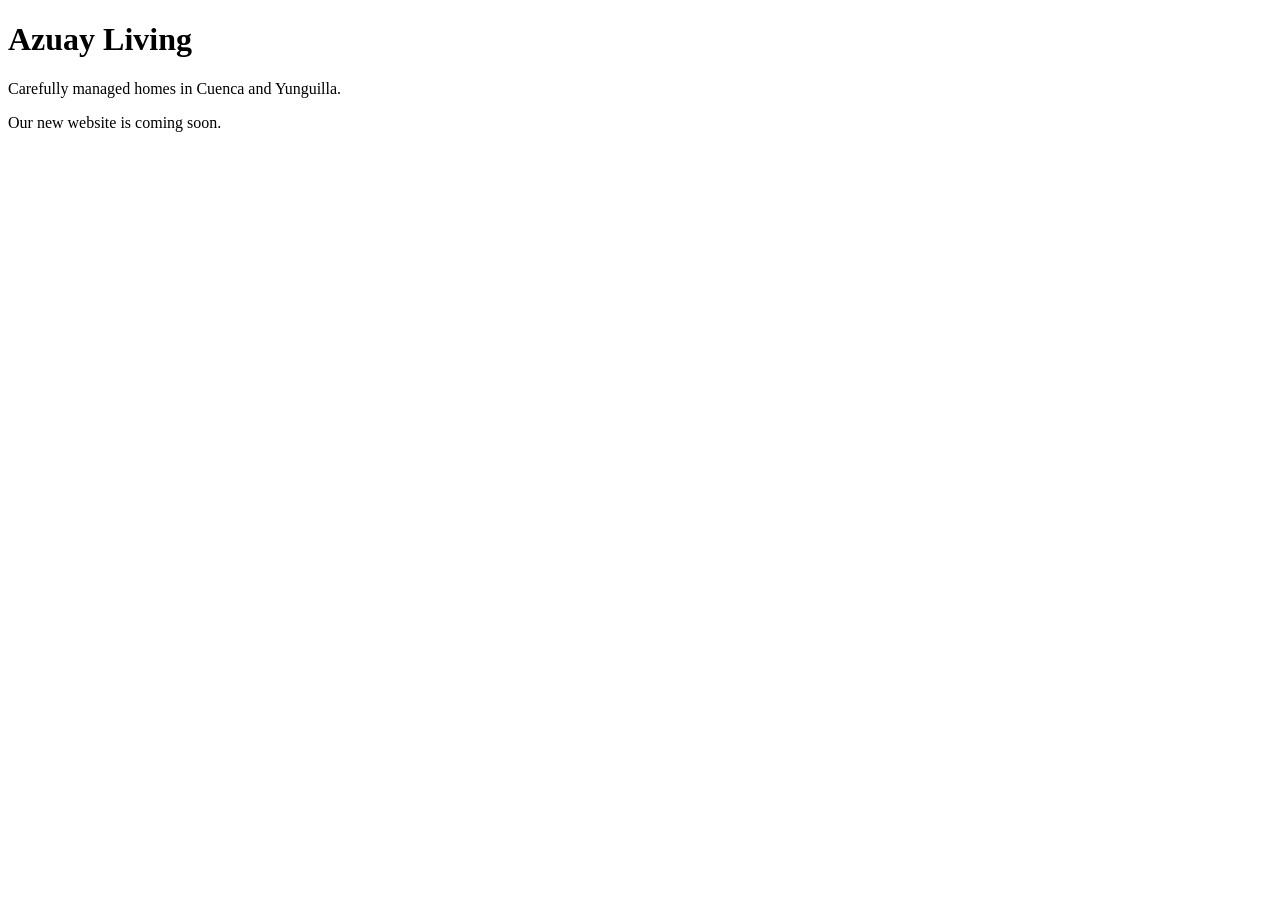
==== index.html @ b9937f02 "Add initial HTML structure for Azuay Living" ====
<!DOCTYPE html>
<html lang="en">
<head>
  <meta charset="UTF-8">
  <meta name="viewport" content="width=device-width, initial-scale=1.0">
  <title>Azuay Living</title>
</head>
<body>
  <h1>Azuay Living</h1>
  <p>Carefully managed homes in Cuenca and Yunguilla.</p>
  <p>Our new website is coming soon.</p>
</body>
</html>
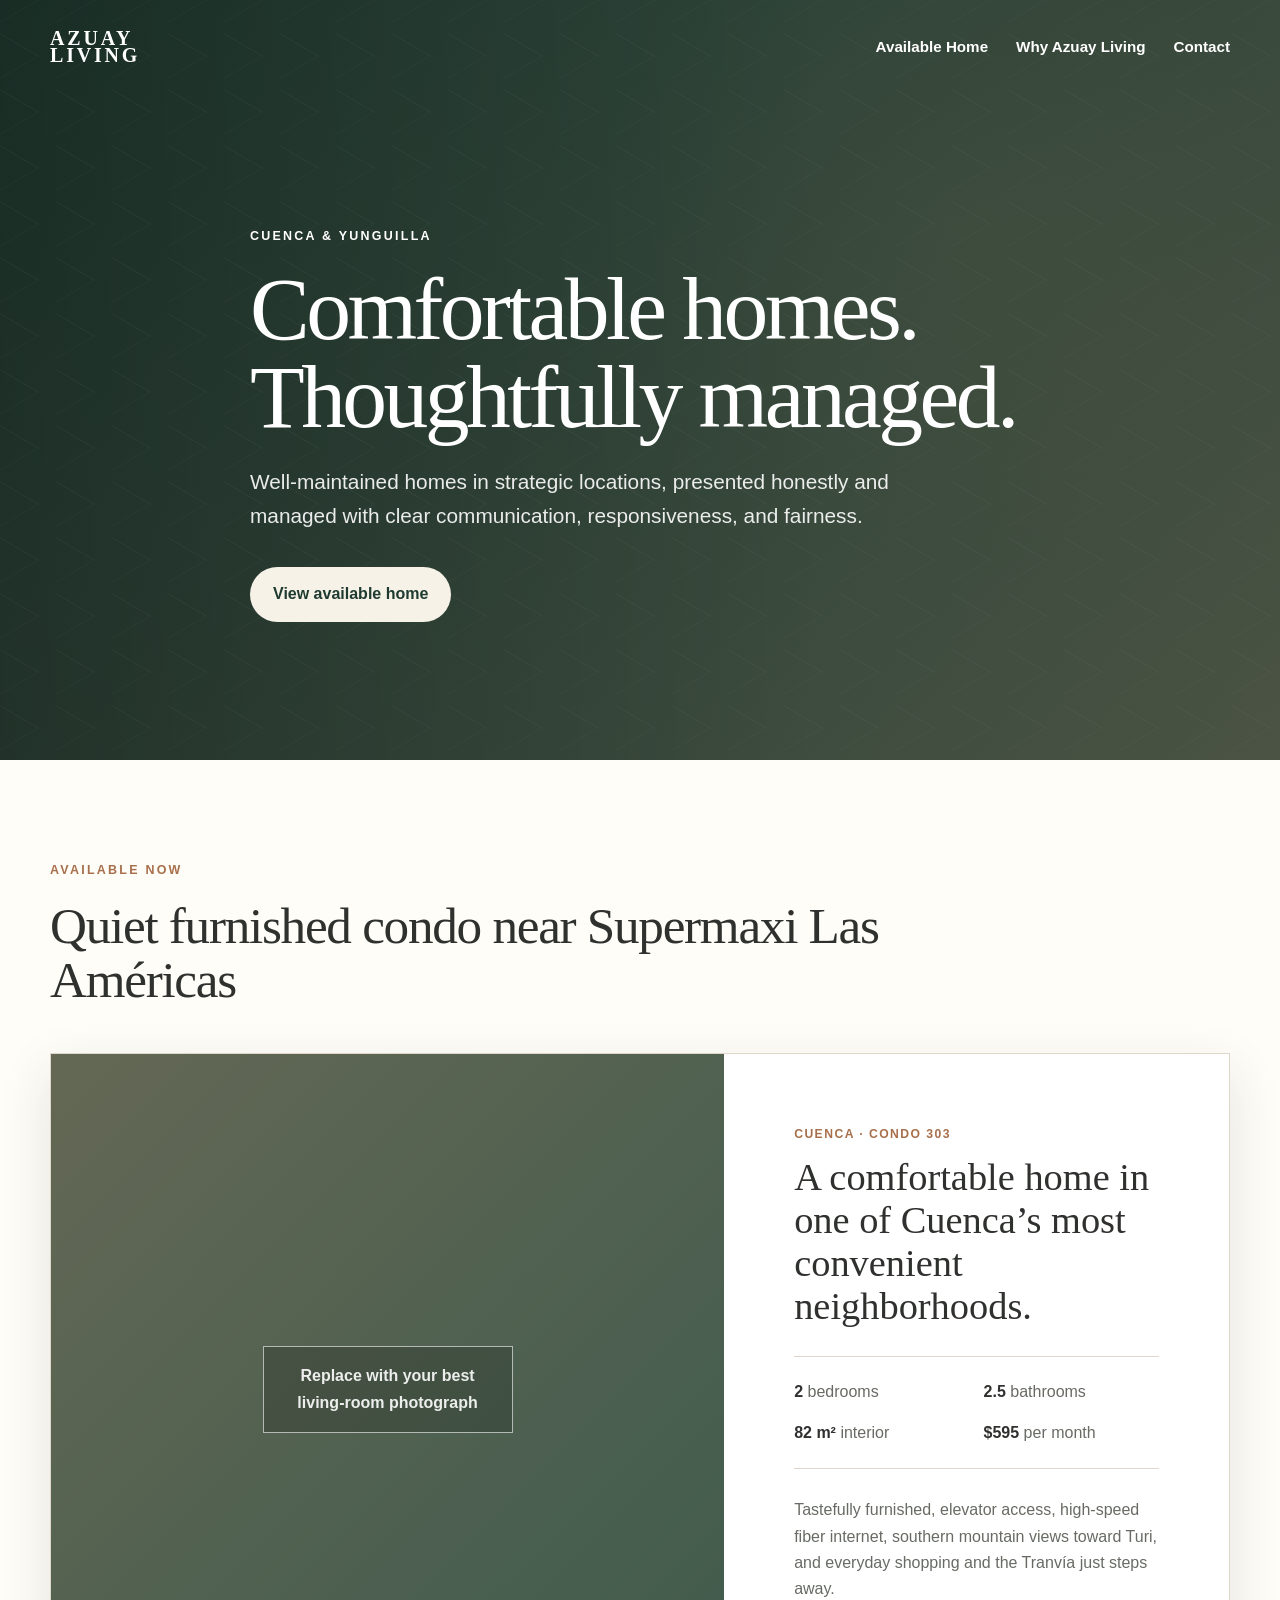
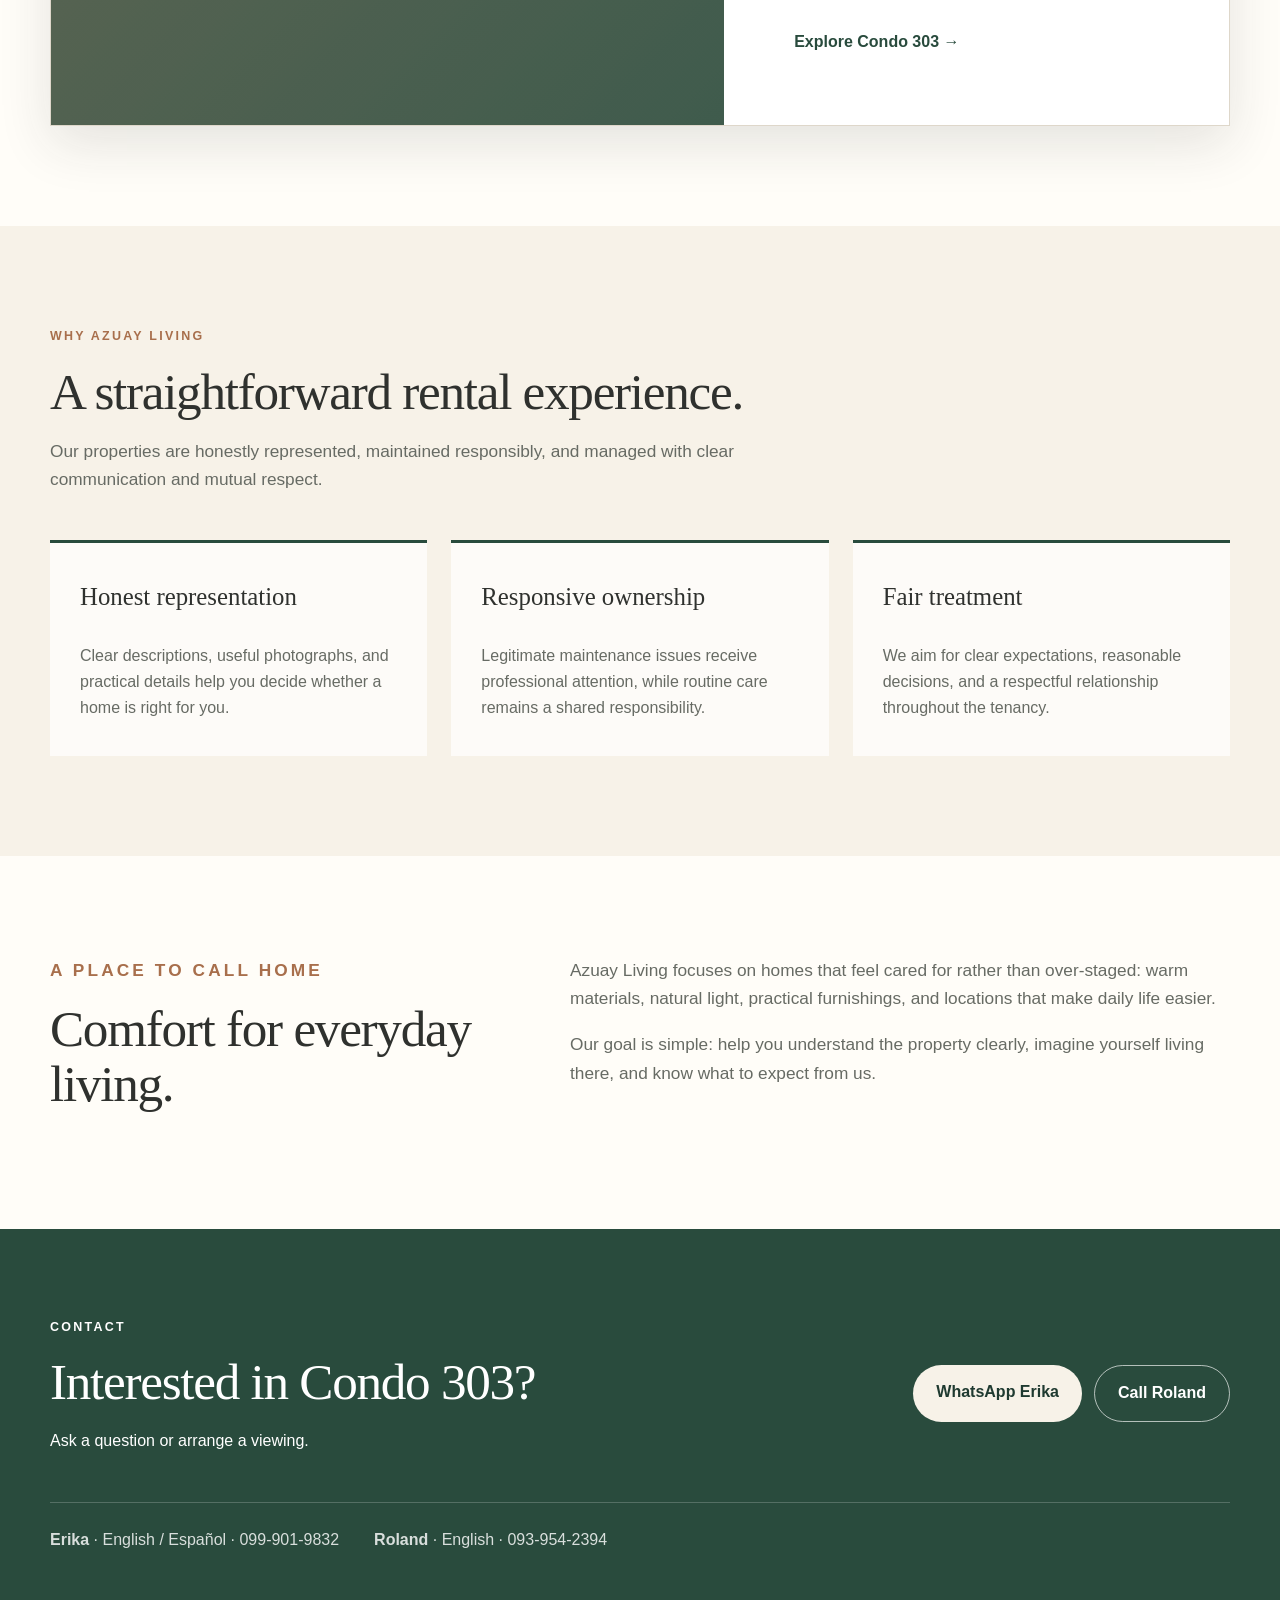
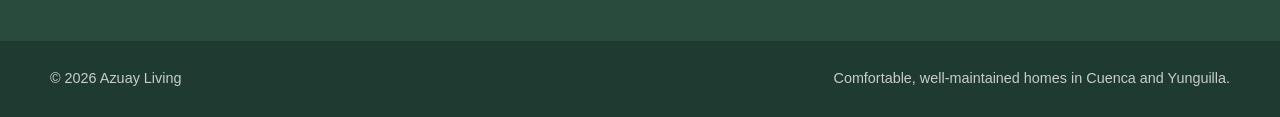
==== commit 338fc86e: "Add files via upload" ====
--- a/index.html
+++ b/index.html
@@ -1,13 +1,166 @@
 <!DOCTYPE html>
 <html lang="en">
 <head>
-  <meta charset="UTF-8">
-  <meta name="viewport" content="width=device-width, initial-scale=1.0">
-  <title>Azuay Living</title>
+  <meta charset="UTF-8" />
+  <meta name="viewport" content="width=device-width, initial-scale=1.0" />
+  <meta name="description" content="Azuay Living offers comfortable, well-maintained homes in Cuenca and the Yunguilla Valley." />
+  <title>Azuay Living | Comfortable Homes in Cuenca & Yunguilla</title>
+  <link rel="stylesheet" href="style.css" />
 </head>
 <body>
-  <h1>Azuay Living</h1>
-  <p>Carefully managed homes in Cuenca and Yunguilla.</p>
-  <p>Our new website is coming soon.</p>
+  <header class="site-header">
+    <div class="container nav-wrap">
+      <a class="brand" href="#top" aria-label="Azuay Living home">
+        <span>AZUAY</span>
+        <span>LIVING</span>
+      </a>
+
+      <button class="menu-button" aria-expanded="false" aria-controls="main-nav">
+        Menu
+      </button>
+
+      <nav id="main-nav" class="main-nav" aria-label="Primary navigation">
+        <a href="#available">Available Home</a>
+        <a href="#why">Why Azuay Living</a>
+        <a href="#contact">Contact</a>
+      </nav>
+    </div>
+  </header>
+
+  <main id="top">
+    <section class="hero">
+      <div class="hero-overlay"></div>
+      <div class="container hero-content">
+        <p class="eyebrow">Cuenca &amp; Yunguilla</p>
+        <h1>Comfortable homes.<br />Thoughtfully managed.</h1>
+        <p class="hero-copy">
+          Well-maintained homes in strategic locations, presented honestly
+          and managed with clear communication, responsiveness, and fairness.
+        </p>
+        <a class="button button-primary" href="#available">View available home</a>
+      </div>
+    </section>
+
+    <section id="available" class="section">
+      <div class="container">
+        <div class="section-heading">
+          <p class="eyebrow dark">Available now</p>
+          <h2>Quiet furnished condo near Supermaxi Las Américas</h2>
+        </div>
+
+        <article class="property-card">
+          <div class="property-image placeholder-image" role="img" aria-label="Condo 303 living room photograph placeholder">
+            <span>Replace with your best living-room photograph</span>
+          </div>
+
+          <div class="property-content">
+            <p class="location">Cuenca · Condo 303</p>
+            <h3>A comfortable home in one of Cuenca’s most convenient neighborhoods.</h3>
+
+            <div class="facts" aria-label="Property facts">
+              <span><strong>2</strong> bedrooms</span>
+              <span><strong>2.5</strong> bathrooms</span>
+              <span><strong>82 m²</strong> interior</span>
+              <span><strong>$595</strong> per month</span>
+            </div>
+
+            <p>
+              Tastefully furnished, elevator access, high-speed fiber internet,
+              southern mountain views toward Turi, and everyday shopping and the
+              Tranvía just steps away.
+            </p>
+
+            <a class="text-link" href="condo-303.html">Explore Condo 303 →</a>
+          </div>
+        </article>
+      </div>
+    </section>
+
+    <section id="why" class="section section-warm">
+      <div class="container">
+        <div class="section-heading narrow">
+          <p class="eyebrow dark">Why Azuay Living</p>
+          <h2>A straightforward rental experience.</h2>
+          <p>
+            Our properties are honestly represented, maintained responsibly,
+            and managed with clear communication and mutual respect.
+          </p>
+        </div>
+
+        <div class="values-grid">
+          <article>
+            <h3>Honest representation</h3>
+            <p>Clear descriptions, useful photographs, and practical details help you decide whether a home is right for you.</p>
+          </article>
+          <article>
+            <h3>Responsive ownership</h3>
+            <p>Legitimate maintenance issues receive professional attention, while routine care remains a shared responsibility.</p>
+          </article>
+          <article>
+            <h3>Fair treatment</h3>
+            <p>We aim for clear expectations, reasonable decisions, and a respectful relationship throughout the tenancy.</p>
+          </article>
+        </div>
+      </div>
+    </section>
+
+    <section class="section story-section">
+      <div class="container story-grid">
+        <div>
+          <p class="eyebrow dark">A place to call home</p>
+          <h2>Comfort for everyday living.</h2>
+        </div>
+        <div>
+          <p>
+            Azuay Living focuses on homes that feel cared for rather than
+            over-staged: warm materials, natural light, practical furnishings,
+            and locations that make daily life easier.
+          </p>
+          <p>
+            Our goal is simple: help you understand the property clearly,
+            imagine yourself living there, and know what to expect from us.
+          </p>
+        </div>
+      </div>
+    </section>
+
+    <section id="contact" class="contact-section">
+      <div class="container contact-grid">
+        <div>
+          <p class="eyebrow">Contact</p>
+          <h2>Interested in Condo 303?</h2>
+          <p>Ask a question or arrange a viewing.</p>
+        </div>
+        <div class="contact-actions">
+          <a class="button button-light" href="https://wa.me/593999019832">WhatsApp Erika</a>
+          <a class="button button-outline-light" href="tel:+593939542394">Call Roland</a>
+        </div>
+        <div class="contact-details">
+          <p><strong>Erika</strong> · English / Español · 099-901-9832</p>
+          <p><strong>Roland</strong> · English · 093-954-2394</p>
+        </div>
+      </div>
+    </section>
+  </main>
+
+  <footer class="site-footer">
+    <div class="container footer-wrap">
+      <p>© <span id="year"></span> Azuay Living</p>
+      <p>Comfortable, well-maintained homes in Cuenca and Yunguilla.</p>
+    </div>
+  </footer>
+
+  <script>
+    const menuButton = document.querySelector('.menu-button');
+    const nav = document.querySelector('.main-nav');
+
+    menuButton.addEventListener('click', () => {
+      const open = menuButton.getAttribute('aria-expanded') === 'true';
+      menuButton.setAttribute('aria-expanded', String(!open));
+      nav.classList.toggle('open');
+    });
+
+    document.getElementById('year').textContent = new Date().getFullYear();
+  </script>
 </body>
 </html>
--- a/style.css
+++ b/style.css
@@ -0,0 +1,464 @@
+:root {
+  --ivory: #f7f2e8;
+  --warm-white: #fffdf8;
+  --charcoal: #2f312e;
+  --muted: #676b64;
+  --forest: #294b3d;
+  --forest-dark: #1f3a30;
+  --copper: #a86f4c;
+  --line: #ded7ca;
+  --max-width: 1180px;
+  --shadow: 0 18px 50px rgba(38, 44, 39, 0.12);
+}
+
+* {
+  box-sizing: border-box;
+}
+
+html {
+  scroll-behavior: smooth;
+}
+
+body {
+  margin: 0;
+  background: var(--warm-white);
+  color: var(--charcoal);
+  font-family: "Segoe UI", Arial, sans-serif;
+  line-height: 1.65;
+}
+
+h1, h2, h3, .brand {
+  font-family: Georgia, "Times New Roman", serif;
+}
+
+h1, h2, h3, p {
+  margin-top: 0;
+}
+
+a {
+  color: inherit;
+}
+
+.container {
+  width: min(calc(100% - 40px), var(--max-width));
+  margin: 0 auto;
+}
+
+.site-header {
+  position: absolute;
+  z-index: 20;
+  top: 0;
+  left: 0;
+  width: 100%;
+  color: white;
+}
+
+.nav-wrap {
+  min-height: 94px;
+  display: flex;
+  align-items: center;
+  justify-content: space-between;
+  gap: 24px;
+}
+
+.brand {
+  display: inline-flex;
+  flex-direction: column;
+  text-decoration: none;
+  font-weight: 700;
+  line-height: 0.86;
+  letter-spacing: 0.14em;
+  font-size: 1.25rem;
+}
+
+.main-nav {
+  display: flex;
+  gap: 28px;
+}
+
+.main-nav a {
+  text-decoration: none;
+  font-weight: 600;
+  font-size: 0.95rem;
+}
+
+.main-nav a:hover {
+  text-decoration: underline;
+  text-underline-offset: 5px;
+}
+
+.menu-button {
+  display: none;
+  background: transparent;
+  color: white;
+  border: 1px solid rgba(255,255,255,.7);
+  border-radius: 999px;
+  padding: 8px 14px;
+  font: inherit;
+}
+
+.hero {
+  min-height: 760px;
+  position: relative;
+  display: grid;
+  align-items: center;
+  color: white;
+  background:
+    linear-gradient(135deg, rgba(31, 58, 48, 0.94), rgba(58, 74, 61, 0.74)),
+    radial-gradient(circle at 75% 30%, rgba(197, 151, 104, .35), transparent 30%),
+    linear-gradient(120deg, #405648, #7b6d57);
+  overflow: hidden;
+}
+
+.hero::after {
+  content: "";
+  position: absolute;
+  inset: 0;
+  opacity: .16;
+  background-image:
+    linear-gradient(30deg, transparent 24%, rgba(255,255,255,.3) 25%, transparent 26%),
+    linear-gradient(150deg, transparent 24%, rgba(255,255,255,.2) 25%, transparent 26%);
+  background-size: 56px 56px;
+}
+
+.hero-overlay {
+  position: absolute;
+  inset: 0;
+  background: linear-gradient(90deg, rgba(0,0,0,.25), transparent 65%);
+}
+
+.hero-content {
+  position: relative;
+  z-index: 2;
+  padding-top: 88px;
+  max-width: 780px;
+}
+
+.eyebrow {
+  margin-bottom: 18px;
+  text-transform: uppercase;
+  letter-spacing: .18em;
+  font-size: .78rem;
+  font-weight: 700;
+}
+
+.eyebrow.dark {
+  color: var(--copper);
+}
+
+.hero h1 {
+  max-width: 790px;
+  margin-bottom: 24px;
+  font-size: clamp(3.2rem, 7vw, 6.4rem);
+  line-height: .98;
+  font-weight: 500;
+  letter-spacing: -.04em;
+}
+
+.hero-copy {
+  max-width: 680px;
+  margin-bottom: 34px;
+  font-size: clamp(1.05rem, 2vw, 1.3rem);
+  color: rgba(255,255,255,.9);
+}
+
+.button {
+  display: inline-block;
+  border-radius: 999px;
+  padding: 14px 23px;
+  text-decoration: none;
+  font-weight: 700;
+  transition: transform .2s ease, background .2s ease;
+}
+
+.button:hover {
+  transform: translateY(-2px);
+}
+
+.button-primary {
+  background: var(--ivory);
+  color: var(--forest-dark);
+}
+
+.button-light {
+  background: var(--ivory);
+  color: var(--forest-dark);
+}
+
+.button-outline-light {
+  border: 1px solid rgba(255,255,255,.65);
+  color: white;
+}
+
+.section {
+  padding: 100px 0;
+}
+
+.section-warm {
+  background: var(--ivory);
+}
+
+.section-heading {
+  max-width: 850px;
+  margin-bottom: 46px;
+}
+
+.section-heading.narrow {
+  max-width: 720px;
+}
+
+.section-heading h2,
+.story-section h2,
+.contact-section h2 {
+  margin-bottom: 18px;
+  font-size: clamp(2.2rem, 4vw, 4rem);
+  line-height: 1.06;
+  font-weight: 500;
+  letter-spacing: -.025em;
+}
+
+.section-heading > p:last-child {
+  max-width: 700px;
+  color: var(--muted);
+  font-size: 1.08rem;
+}
+
+.property-card {
+  display: grid;
+  grid-template-columns: 1.2fr .9fr;
+  background: white;
+  border: 1px solid var(--line);
+  box-shadow: var(--shadow);
+}
+
+.property-image {
+  min-height: 520px;
+}
+
+.placeholder-image {
+  display: grid;
+  place-items: center;
+  padding: 30px;
+  text-align: center;
+  color: rgba(255,255,255,.9);
+  background:
+    linear-gradient(rgba(41,75,61,.4), rgba(41,75,61,.4)),
+    linear-gradient(135deg, #8b7b64, #4e6657);
+}
+
+.placeholder-image span {
+  max-width: 250px;
+  padding: 16px 20px;
+  border: 1px solid rgba(255,255,255,.6);
+  background: rgba(0,0,0,.18);
+  font-weight: 600;
+}
+
+.property-content {
+  padding: clamp(34px, 6vw, 70px);
+  align-self: center;
+}
+
+.location {
+  color: var(--copper);
+  font-weight: 700;
+  text-transform: uppercase;
+  letter-spacing: .12em;
+  font-size: .76rem;
+}
+
+.property-content h3 {
+  margin-bottom: 24px;
+  font-size: clamp(1.9rem, 3vw, 3.1rem);
+  line-height: 1.12;
+  font-weight: 500;
+}
+
+.property-content > p:not(.location) {
+  color: var(--muted);
+}
+
+.facts {
+  display: grid;
+  grid-template-columns: repeat(2, minmax(0, 1fr));
+  gap: 14px;
+  margin: 28px 0;
+  padding: 22px 0;
+  border-top: 1px solid var(--line);
+  border-bottom: 1px solid var(--line);
+  color: var(--muted);
+}
+
+.facts strong {
+  color: var(--charcoal);
+}
+
+.text-link {
+  display: inline-block;
+  margin-top: 10px;
+  color: var(--forest);
+  font-weight: 800;
+  text-decoration: none;
+}
+
+.text-link:hover {
+  text-decoration: underline;
+  text-underline-offset: 5px;
+}
+
+.values-grid {
+  display: grid;
+  grid-template-columns: repeat(3, 1fr);
+  gap: 24px;
+}
+
+.values-grid article {
+  padding: 34px 30px;
+  background: rgba(255,255,255,.72);
+  border-top: 3px solid var(--forest);
+}
+
+.values-grid h3 {
+  font-size: 1.55rem;
+  font-weight: 500;
+}
+
+.values-grid p {
+  margin-bottom: 0;
+  color: var(--muted);
+}
+
+.story-grid {
+  display: grid;
+  grid-template-columns: .8fr 1.2fr;
+  gap: 80px;
+  align-items: start;
+}
+
+.story-grid p {
+  max-width: 680px;
+  color: var(--muted);
+  font-size: 1.08rem;
+}
+
+.contact-section {
+  padding: 88px 0;
+  background: var(--forest);
+  color: white;
+}
+
+.contact-grid {
+  display: grid;
+  grid-template-columns: 1.1fr .9fr;
+  gap: 32px 70px;
+  align-items: center;
+}
+
+.contact-actions {
+  display: flex;
+  justify-content: flex-end;
+  flex-wrap: wrap;
+  gap: 12px;
+}
+
+.contact-details {
+  grid-column: 1 / -1;
+  display: flex;
+  gap: 35px;
+  flex-wrap: wrap;
+  padding-top: 24px;
+  border-top: 1px solid rgba(255,255,255,.2);
+  color: rgba(255,255,255,.82);
+}
+
+.contact-details p {
+  margin: 0;
+}
+
+.site-footer {
+  padding: 26px 0;
+  background: var(--forest-dark);
+  color: rgba(255,255,255,.75);
+}
+
+.footer-wrap {
+  display: flex;
+  justify-content: space-between;
+  gap: 20px;
+  font-size: .9rem;
+}
+
+.footer-wrap p {
+  margin: 0;
+}
+
+@media (max-width: 850px) {
+  .menu-button {
+    display: inline-block;
+  }
+
+  .main-nav {
+    position: absolute;
+    top: 78px;
+    right: 20px;
+    display: none;
+    min-width: 210px;
+    padding: 18px;
+    background: var(--forest-dark);
+    border: 1px solid rgba(255,255,255,.25);
+    flex-direction: column;
+    gap: 12px;
+  }
+
+  .main-nav.open {
+    display: flex;
+  }
+
+  .hero {
+    min-height: 690px;
+  }
+
+  .property-card,
+  .story-grid,
+  .contact-grid {
+    grid-template-columns: 1fr;
+  }
+
+  .property-image {
+    min-height: 390px;
+  }
+
+  .values-grid {
+    grid-template-columns: 1fr;
+  }
+
+  .contact-actions {
+    justify-content: flex-start;
+  }
+
+  .contact-details {
+    grid-column: auto;
+  }
+}
+
+@media (max-width: 560px) {
+  .container {
+    width: min(calc(100% - 28px), var(--max-width));
+  }
+
+  .section {
+    padding: 72px 0;
+  }
+
+  .hero h1 {
+    font-size: 3.35rem;
+  }
+
+  .facts {
+    grid-template-columns: 1fr;
+  }
+
+  .footer-wrap {
+    flex-direction: column;
+  }
+}
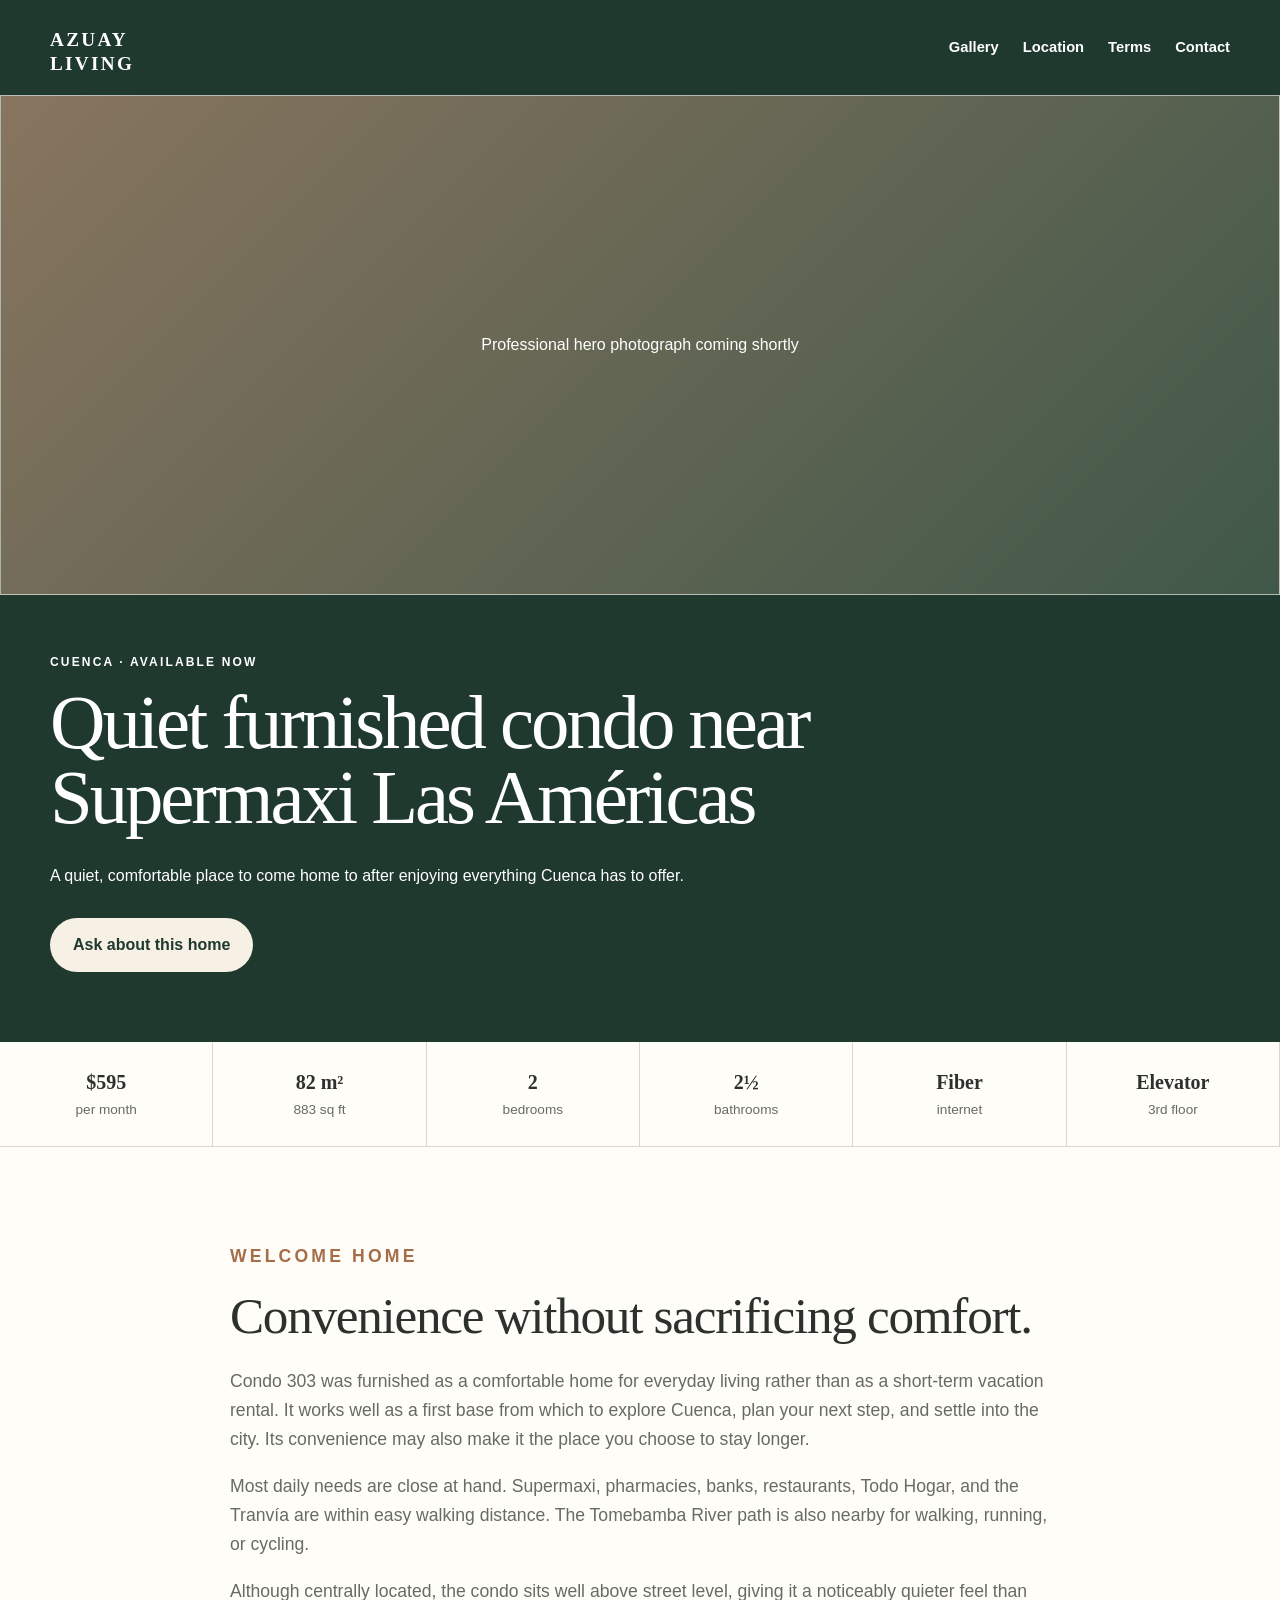
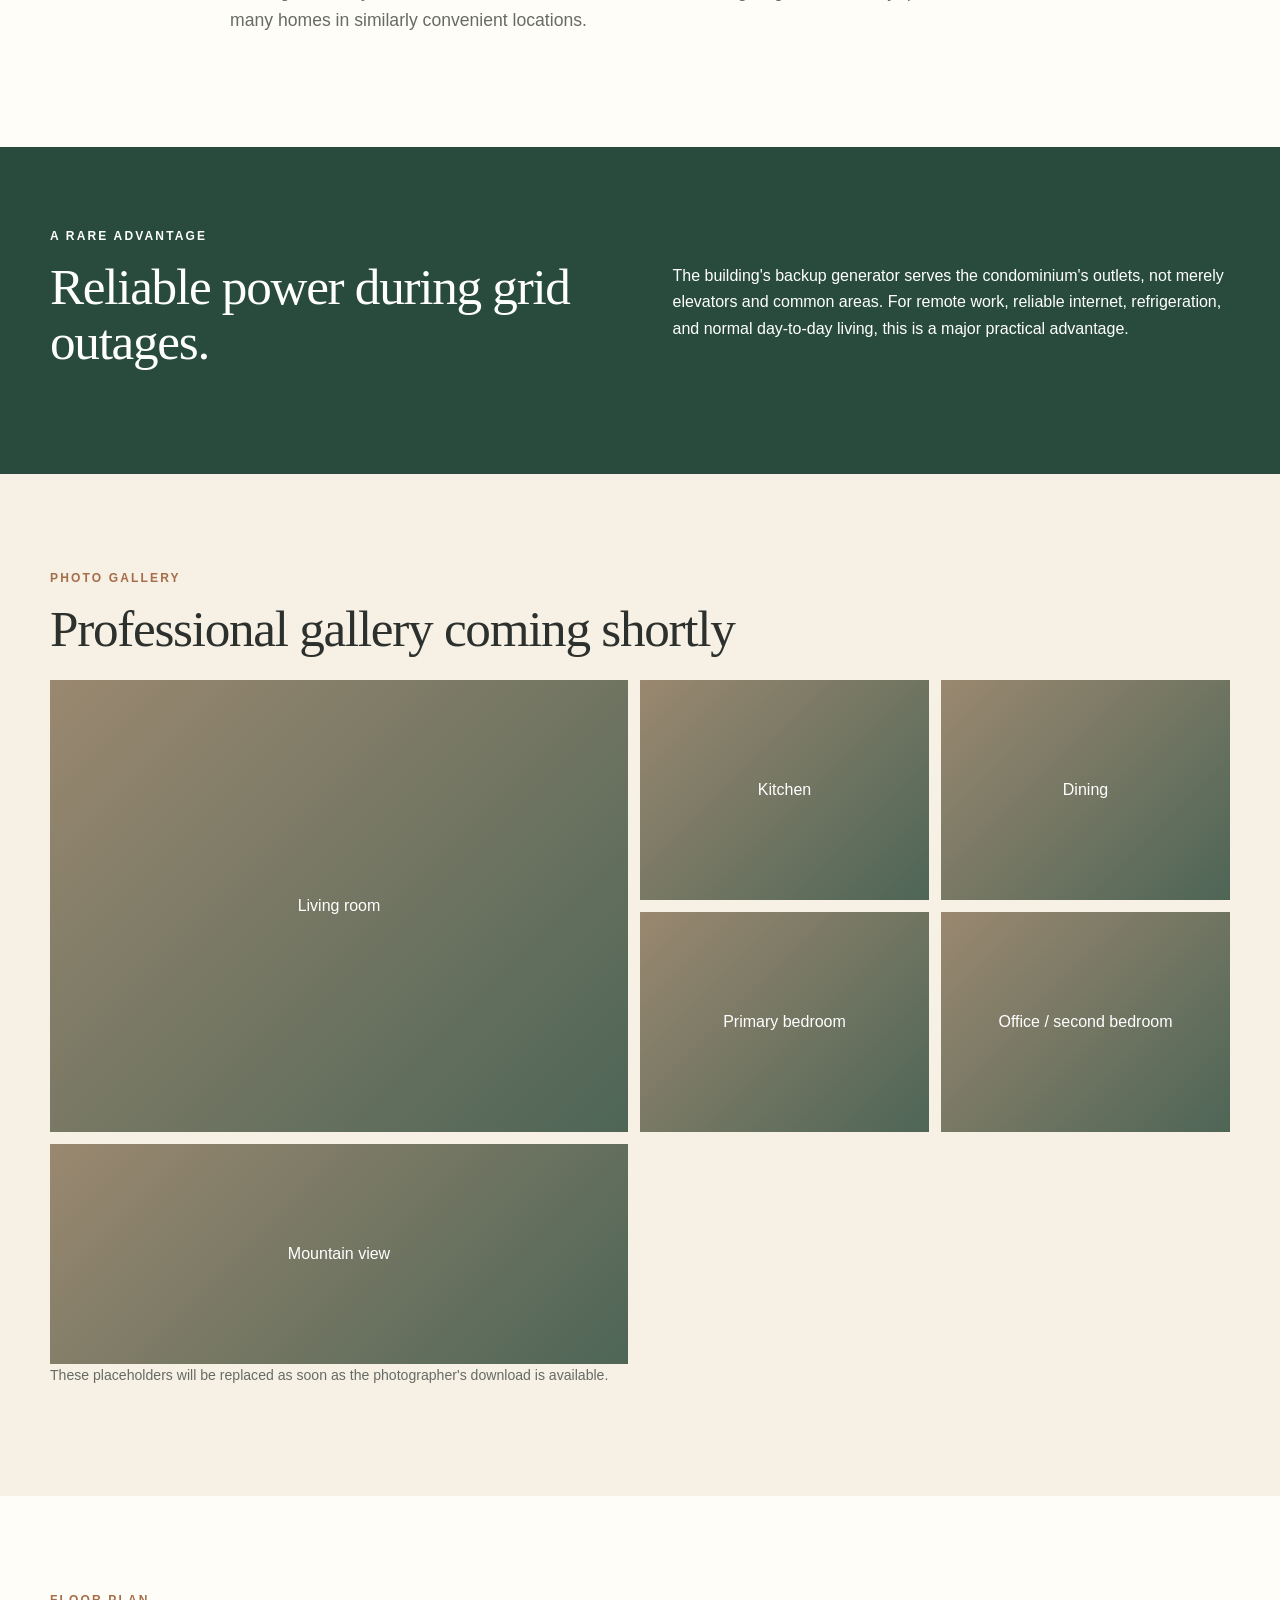
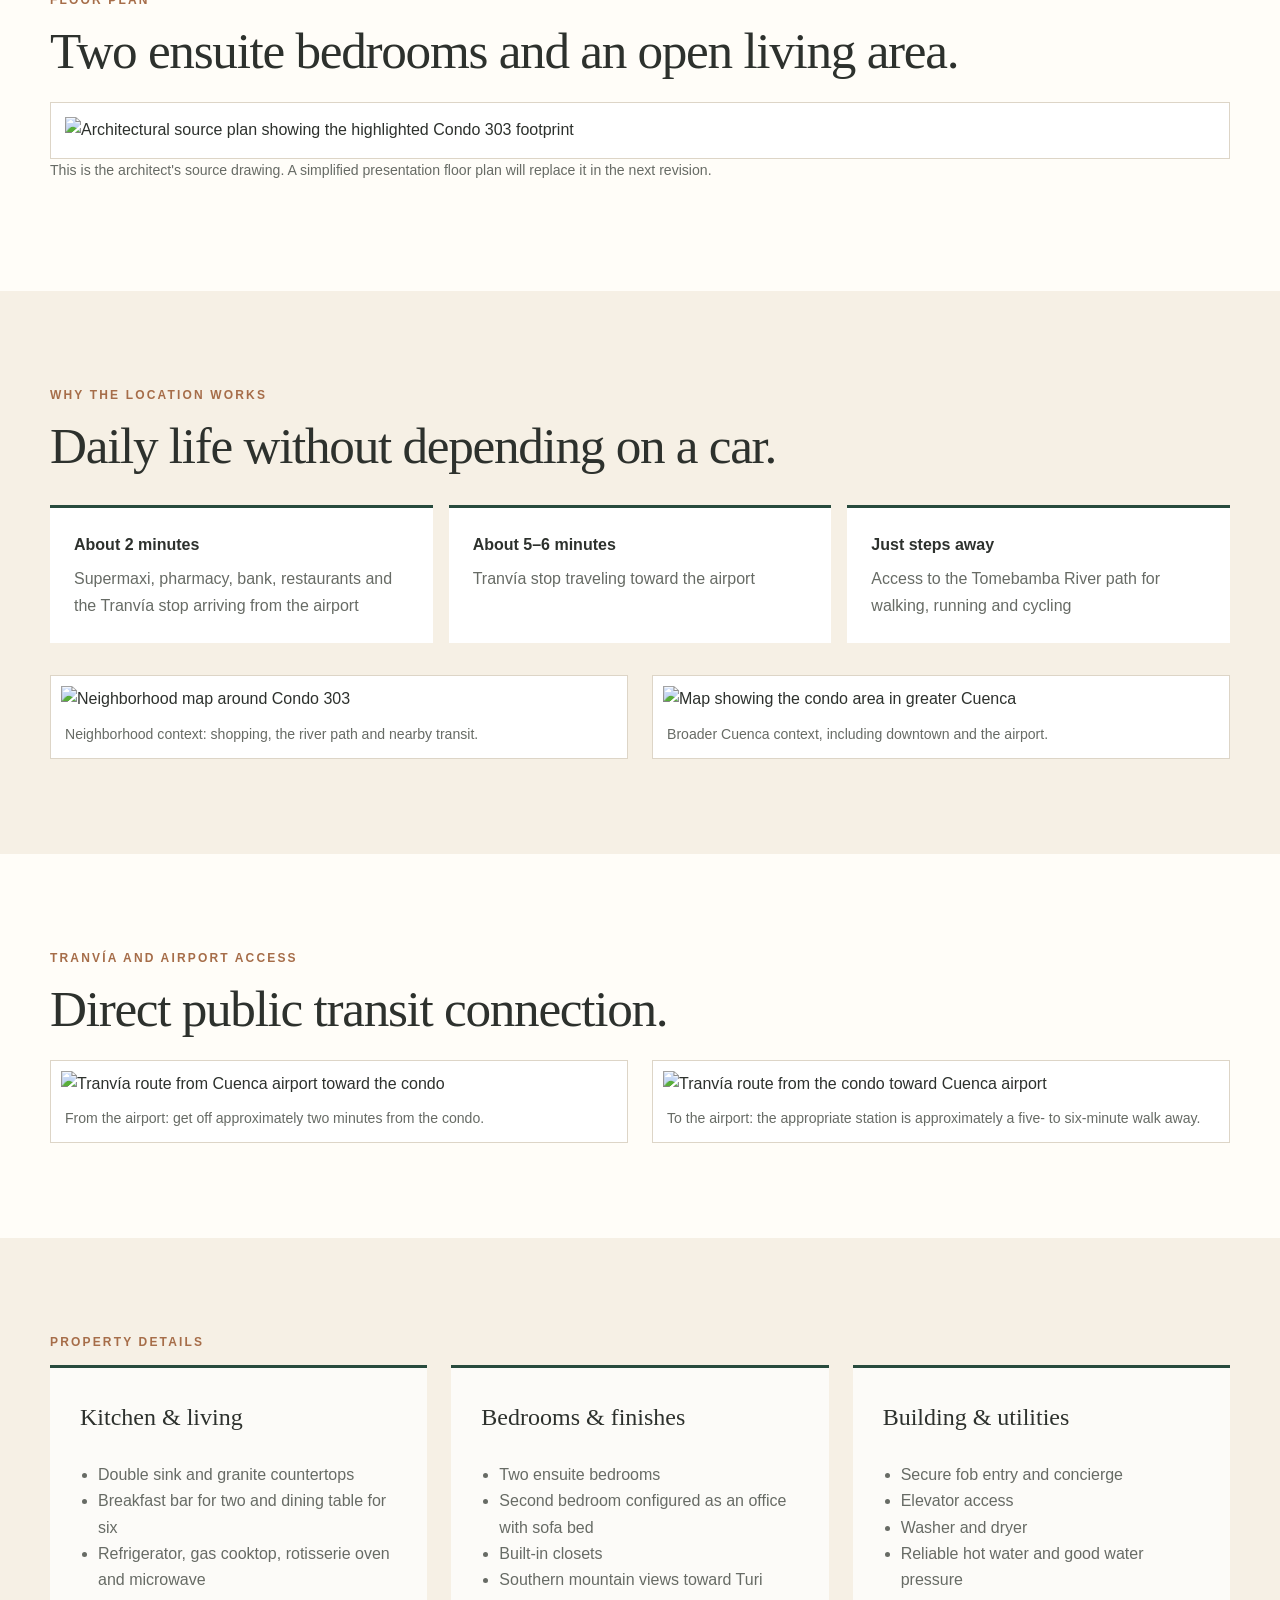
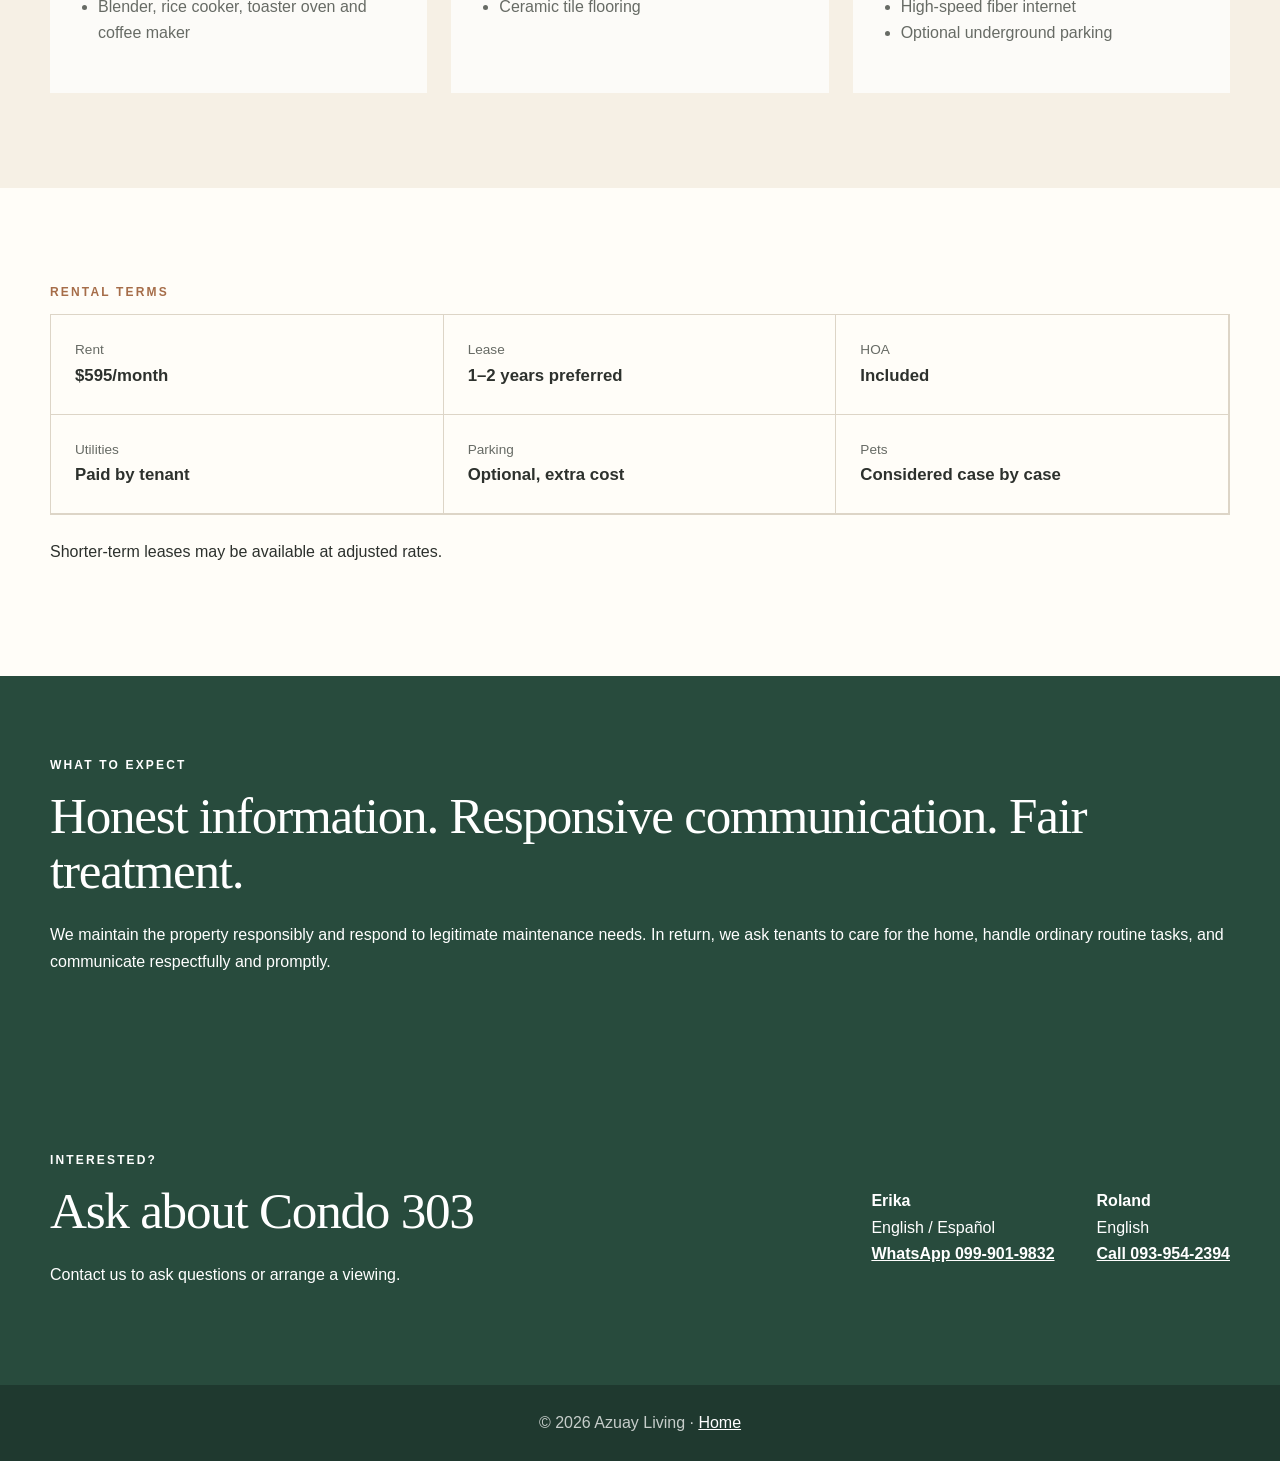
==== commit c6c35612: "Add files via upload" ====
--- a/index.html
+++ b/index.html
@@ -1,166 +1,17 @@
-<!DOCTYPE html>
-<html lang="en">
-<head>
-  <meta charset="UTF-8" />
-  <meta name="viewport" content="width=device-width, initial-scale=1.0" />
-  <meta name="description" content="Azuay Living offers comfortable, well-maintained homes in Cuenca and the Yunguilla Valley." />
-  <title>Azuay Living | Comfortable Homes in Cuenca & Yunguilla</title>
-  <link rel="stylesheet" href="style.css" />
-</head>
-<body>
-  <header class="site-header">
-    <div class="container nav-wrap">
-      <a class="brand" href="#top" aria-label="Azuay Living home">
-        <span>AZUAY</span>
-        <span>LIVING</span>
-      </a>
-
-      <button class="menu-button" aria-expanded="false" aria-controls="main-nav">
-        Menu
-      </button>
-
-      <nav id="main-nav" class="main-nav" aria-label="Primary navigation">
-        <a href="#available">Available Home</a>
-        <a href="#why">Why Azuay Living</a>
-        <a href="#contact">Contact</a>
-      </nav>
-    </div>
-  </header>
-
-  <main id="top">
-    <section class="hero">
-      <div class="hero-overlay"></div>
-      <div class="container hero-content">
-        <p class="eyebrow">Cuenca &amp; Yunguilla</p>
-        <h1>Comfortable homes.<br />Thoughtfully managed.</h1>
-        <p class="hero-copy">
-          Well-maintained homes in strategic locations, presented honestly
-          and managed with clear communication, responsiveness, and fairness.
-        </p>
-        <a class="button button-primary" href="#available">View available home</a>
-      </div>
-    </section>
-
-    <section id="available" class="section">
-      <div class="container">
-        <div class="section-heading">
-          <p class="eyebrow dark">Available now</p>
-          <h2>Quiet furnished condo near Supermaxi Las Américas</h2>
-        </div>
-
-        <article class="property-card">
-          <div class="property-image placeholder-image" role="img" aria-label="Condo 303 living room photograph placeholder">
-            <span>Replace with your best living-room photograph</span>
-          </div>
-
-          <div class="property-content">
-            <p class="location">Cuenca · Condo 303</p>
-            <h3>A comfortable home in one of Cuenca’s most convenient neighborhoods.</h3>
-
-            <div class="facts" aria-label="Property facts">
-              <span><strong>2</strong> bedrooms</span>
-              <span><strong>2.5</strong> bathrooms</span>
-              <span><strong>82 m²</strong> interior</span>
-              <span><strong>$595</strong> per month</span>
-            </div>
-
-            <p>
-              Tastefully furnished, elevator access, high-speed fiber internet,
-              southern mountain views toward Turi, and everyday shopping and the
-              Tranvía just steps away.
-            </p>
-
-            <a class="text-link" href="condo-303.html">Explore Condo 303 →</a>
-          </div>
-        </article>
-      </div>
-    </section>
-
-    <section id="why" class="section section-warm">
-      <div class="container">
-        <div class="section-heading narrow">
-          <p class="eyebrow dark">Why Azuay Living</p>
-          <h2>A straightforward rental experience.</h2>
-          <p>
-            Our properties are honestly represented, maintained responsibly,
-            and managed with clear communication and mutual respect.
-          </p>
-        </div>
-
-        <div class="values-grid">
-          <article>
-            <h3>Honest representation</h3>
-            <p>Clear descriptions, useful photographs, and practical details help you decide whether a home is right for you.</p>
-          </article>
-          <article>
-            <h3>Responsive ownership</h3>
-            <p>Legitimate maintenance issues receive professional attention, while routine care remains a shared responsibility.</p>
-          </article>
-          <article>
-            <h3>Fair treatment</h3>
-            <p>We aim for clear expectations, reasonable decisions, and a respectful relationship throughout the tenancy.</p>
-          </article>
-        </div>
-      </div>
-    </section>
-
-    <section class="section story-section">
-      <div class="container story-grid">
-        <div>
-          <p class="eyebrow dark">A place to call home</p>
-          <h2>Comfort for everyday living.</h2>
-        </div>
-        <div>
-          <p>
-            Azuay Living focuses on homes that feel cared for rather than
-            over-staged: warm materials, natural light, practical furnishings,
-            and locations that make daily life easier.
-          </p>
-          <p>
-            Our goal is simple: help you understand the property clearly,
-            imagine yourself living there, and know what to expect from us.
-          </p>
-        </div>
-      </div>
-    </section>
-
-    <section id="contact" class="contact-section">
-      <div class="container contact-grid">
-        <div>
-          <p class="eyebrow">Contact</p>
-          <h2>Interested in Condo 303?</h2>
-          <p>Ask a question or arrange a viewing.</p>
-        </div>
-        <div class="contact-actions">
-          <a class="button button-light" href="https://wa.me/593999019832">WhatsApp Erika</a>
-          <a class="button button-outline-light" href="tel:+593939542394">Call Roland</a>
-        </div>
-        <div class="contact-details">
-          <p><strong>Erika</strong> · English / Español · 099-901-9832</p>
-          <p><strong>Roland</strong> · English · 093-954-2394</p>
-        </div>
-      </div>
-    </section>
-  </main>
-
-  <footer class="site-footer">
-    <div class="container footer-wrap">
-      <p>© <span id="year"></span> Azuay Living</p>
-      <p>Comfortable, well-maintained homes in Cuenca and Yunguilla.</p>
-    </div>
-  </footer>
-
-  <script>
-    const menuButton = document.querySelector('.menu-button');
-    const nav = document.querySelector('.main-nav');
-
-    menuButton.addEventListener('click', () => {
-      const open = menuButton.getAttribute('aria-expanded') === 'true';
-      menuButton.setAttribute('aria-expanded', String(!open));
-      nav.classList.toggle('open');
-    });
-
-    document.getElementById('year').textContent = new Date().getFullYear();
-  </script>
-</body>
-</html>
+<!doctype html><html lang="en"><head><meta charset="utf-8"><meta name="viewport" content="width=device-width,initial-scale=1"><meta name="description" content="Furnished two-bedroom condo near Supermaxi Las Américas in Cuenca."><title>Condo 303 | Azuay Living</title><link rel="stylesheet" href="style.css"></head><body>
+<header class="header solid"><a class="brand" href="index.html">AZUAY <span>LIVING</span></a><nav><a href="#gallery">Gallery</a><a href="#location">Location</a><a href="#terms">Terms</a><a href="#contact">Contact</a></nav></header>
+<main>
+<section class="property-hero"><div class="property-photo">Professional hero photograph coming shortly</div><div class="property-title"><p class="kicker">Cuenca · Available now</p><h1>Quiet furnished condo near Supermaxi Las Américas</h1><p>A quiet, comfortable place to come home to after enjoying everything Cuenca has to offer.</p><a class="btn" href="#contact">Ask about this home</a></div></section>
+<section class="quick"><div><b>$595</b><span>per month</span></div><div><b>82 m²</b><span>883 sq ft</span></div><div><b>2</b><span>bedrooms</span></div><div><b>2½</b><span>bathrooms</span></div><div><b>Fiber</b><span>internet</span></div><div><b>Elevator</b><span>3rd floor</span></div></section>
+<section class="section"><div class="wrap prose"><p class="kicker dark">Welcome home</p><h2>Convenience without sacrificing comfort.</h2><p>Condo 303 was furnished as a comfortable home for everyday living rather than as a short-term vacation rental. It works well as a first base from which to explore Cuenca, plan your next step, and settle into the city. Its convenience may also make it the place you choose to stay longer.</p><p>Most daily needs are close at hand. Supermaxi, pharmacies, banks, restaurants, Todo Hogar, and the Tranvía are within easy walking distance. The Tomebamba River path is also nearby for walking, running, or cycling.</p><p>Although centrally located, the condo sits well above street level, giving it a noticeably quieter feel than many homes in similarly convenient locations.</p></div></section>
+<section class="feature-band"><div class="wrap split"><div><p class="kicker">A rare advantage</p><h2>Reliable power during grid outages.</h2></div><div><p>The building's backup generator serves the condominium's outlets, not merely elevators and common areas. For remote work, reliable internet, refrigeration, and normal day-to-day living, this is a major practical advantage.</p></div></div></section>
+<section id="gallery" class="section warm"><div class="wrap"><p class="kicker dark">Photo gallery</p><h2>Professional gallery coming shortly</h2><div class="gallery"><div>Living room</div><div>Kitchen</div><div>Dining</div><div>Primary bedroom</div><div>Office / second bedroom</div><div>Mountain view</div></div><p class="note">These placeholders will be replaced as soon as the photographer's download is available.</p></div></section>
+<section class="section"><div class="wrap"><p class="kicker dark">Floor plan</p><h2>Two ensuite bedrooms and an open living area.</h2><div class="imageframe"><img src="assets/condo303-plan-source.jpg" alt="Architectural source plan showing the highlighted Condo 303 footprint"></div><p class="note">This is the architect's source drawing. A simplified presentation floor plan will replace it in the next revision.</p></div></section>
+<section id="location" class="section warm"><div class="wrap"><p class="kicker dark">Why the location works</p><h2>Daily life without depending on a car.</h2><div class="walkgrid"><div><b>About 2 minutes</b><span>Supermaxi, pharmacy, bank, restaurants and the Tranvía stop arriving from the airport</span></div><div><b>About 5–6 minutes</b><span>Tranvía stop traveling toward the airport</span></div><div><b>Just steps away</b><span>Access to the Tomebamba River path for walking, running and cycling</span></div></div><div class="mapgrid"><figure><img src="assets/neighborhood-map.jpg" alt="Neighborhood map around Condo 303"><figcaption>Neighborhood context: shopping, the river path and nearby transit.</figcaption></figure><figure><img src="assets/city-map.jpg" alt="Map showing the condo area in greater Cuenca"><figcaption>Broader Cuenca context, including downtown and the airport.</figcaption></figure></div></div></section>
+<section class="section"><div class="wrap"><p class="kicker dark">Tranvía and airport access</p><h2>Direct public transit connection.</h2><div class="mapgrid"><figure><img src="assets/tranvia-from-airport.jpg" alt="Tranvía route from Cuenca airport toward the condo"><figcaption>From the airport: get off approximately two minutes from the condo.</figcaption></figure><figure><img src="assets/tranvia-to-airport.jpg" alt="Tranvía route from the condo toward Cuenca airport"><figcaption>To the airport: the appropriate station is approximately a five- to six-minute walk away.</figcaption></figure></div></div></section>
+<section class="section warm"><div class="wrap"><p class="kicker dark">Property details</p><div class="detailgrid"><article><h3>Kitchen &amp; living</h3><ul><li>Double sink and granite countertops</li><li>Breakfast bar for two and dining table for six</li><li>Refrigerator, gas cooktop, rotisserie oven and microwave</li><li>Blender, rice cooker, toaster oven and coffee maker</li></ul></article><article><h3>Bedrooms &amp; finishes</h3><ul><li>Two ensuite bedrooms</li><li>Second bedroom configured as an office with sofa bed</li><li>Built-in closets</li><li>Southern mountain views toward Turi</li><li>Ceramic tile flooring</li></ul></article><article><h3>Building &amp; utilities</h3><ul><li>Secure fob entry and concierge</li><li>Elevator access</li><li>Washer and dryer</li><li>Reliable hot water and good water pressure</li><li>High-speed fiber internet</li><li>Optional underground parking</li></ul></article></div></div></section>
+<section id="terms" class="section"><div class="wrap"><p class="kicker dark">Rental terms</p><div class="terms"><div><span>Rent</span><b>$595/month</b></div><div><span>Lease</span><b>1–2 years preferred</b></div><div><span>HOA</span><b>Included</b></div><div><span>Utilities</span><b>Paid by tenant</b></div><div><span>Parking</span><b>Optional, extra cost</b></div><div><span>Pets</span><b>Considered case by case</b></div></div><p>Shorter-term leases may be available at adjusted rates.</p></div></section>
+<section class="feature-band"><div class="wrap"><p class="kicker">What to expect</p><h2>Honest information. Responsive communication. Fair treatment.</h2><p>We maintain the property responsibly and respond to legitimate maintenance needs. In return, we ask tenants to care for the home, handle ordinary routine tasks, and communicate respectfully and promptly.</p></div></section>
+<section id="contact" class="contact"><div class="wrap split"><div><p class="kicker">Interested?</p><h2>Ask about Condo 303</h2><p>Contact us to ask questions or arrange a viewing.</p></div><div class="contactbox"><p><b>Erika</b><br>English / Español<br><a href="https://wa.me/593999019832">WhatsApp 099-901-9832</a></p><p><b>Roland</b><br>English<br><a href="tel:+593939542394">Call 093-954-2394</a></p></div></div></section>
+</main><footer>© 2026 Azuay Living · <a href="index.html">Home</a></footer>
+</body></html>
--- a/style.css
+++ b/style.css
@@ -1,464 +1 @@
-:root {
-  --ivory: #f7f2e8;
-  --warm-white: #fffdf8;
-  --charcoal: #2f312e;
-  --muted: #676b64;
-  --forest: #294b3d;
-  --forest-dark: #1f3a30;
-  --copper: #a86f4c;
-  --line: #ded7ca;
-  --max-width: 1180px;
-  --shadow: 0 18px 50px rgba(38, 44, 39, 0.12);
-}
-
-* {
-  box-sizing: border-box;
-}
-
-html {
-  scroll-behavior: smooth;
-}
-
-body {
-  margin: 0;
-  background: var(--warm-white);
-  color: var(--charcoal);
-  font-family: "Segoe UI", Arial, sans-serif;
-  line-height: 1.65;
-}
-
-h1, h2, h3, .brand {
-  font-family: Georgia, "Times New Roman", serif;
-}
-
-h1, h2, h3, p {
-  margin-top: 0;
-}
-
-a {
-  color: inherit;
-}
-
-.container {
-  width: min(calc(100% - 40px), var(--max-width));
-  margin: 0 auto;
-}
-
-.site-header {
-  position: absolute;
-  z-index: 20;
-  top: 0;
-  left: 0;
-  width: 100%;
-  color: white;
-}
-
-.nav-wrap {
-  min-height: 94px;
-  display: flex;
-  align-items: center;
-  justify-content: space-between;
-  gap: 24px;
-}
-
-.brand {
-  display: inline-flex;
-  flex-direction: column;
-  text-decoration: none;
-  font-weight: 700;
-  line-height: 0.86;
-  letter-spacing: 0.14em;
-  font-size: 1.25rem;
-}
-
-.main-nav {
-  display: flex;
-  gap: 28px;
-}
-
-.main-nav a {
-  text-decoration: none;
-  font-weight: 600;
-  font-size: 0.95rem;
-}
-
-.main-nav a:hover {
-  text-decoration: underline;
-  text-underline-offset: 5px;
-}
-
-.menu-button {
-  display: none;
-  background: transparent;
-  color: white;
-  border: 1px solid rgba(255,255,255,.7);
-  border-radius: 999px;
-  padding: 8px 14px;
-  font: inherit;
-}
-
-.hero {
-  min-height: 760px;
-  position: relative;
-  display: grid;
-  align-items: center;
-  color: white;
-  background:
-    linear-gradient(135deg, rgba(31, 58, 48, 0.94), rgba(58, 74, 61, 0.74)),
-    radial-gradient(circle at 75% 30%, rgba(197, 151, 104, .35), transparent 30%),
-    linear-gradient(120deg, #405648, #7b6d57);
-  overflow: hidden;
-}
-
-.hero::after {
-  content: "";
-  position: absolute;
-  inset: 0;
-  opacity: .16;
-  background-image:
-    linear-gradient(30deg, transparent 24%, rgba(255,255,255,.3) 25%, transparent 26%),
-    linear-gradient(150deg, transparent 24%, rgba(255,255,255,.2) 25%, transparent 26%);
-  background-size: 56px 56px;
-}
-
-.hero-overlay {
-  position: absolute;
-  inset: 0;
-  background: linear-gradient(90deg, rgba(0,0,0,.25), transparent 65%);
-}
-
-.hero-content {
-  position: relative;
-  z-index: 2;
-  padding-top: 88px;
-  max-width: 780px;
-}
-
-.eyebrow {
-  margin-bottom: 18px;
-  text-transform: uppercase;
-  letter-spacing: .18em;
-  font-size: .78rem;
-  font-weight: 700;
-}
-
-.eyebrow.dark {
-  color: var(--copper);
-}
-
-.hero h1 {
-  max-width: 790px;
-  margin-bottom: 24px;
-  font-size: clamp(3.2rem, 7vw, 6.4rem);
-  line-height: .98;
-  font-weight: 500;
-  letter-spacing: -.04em;
-}
-
-.hero-copy {
-  max-width: 680px;
-  margin-bottom: 34px;
-  font-size: clamp(1.05rem, 2vw, 1.3rem);
-  color: rgba(255,255,255,.9);
-}
-
-.button {
-  display: inline-block;
-  border-radius: 999px;
-  padding: 14px 23px;
-  text-decoration: none;
-  font-weight: 700;
-  transition: transform .2s ease, background .2s ease;
-}
-
-.button:hover {
-  transform: translateY(-2px);
-}
-
-.button-primary {
-  background: var(--ivory);
-  color: var(--forest-dark);
-}
-
-.button-light {
-  background: var(--ivory);
-  color: var(--forest-dark);
-}
-
-.button-outline-light {
-  border: 1px solid rgba(255,255,255,.65);
-  color: white;
-}
-
-.section {
-  padding: 100px 0;
-}
-
-.section-warm {
-  background: var(--ivory);
-}
-
-.section-heading {
-  max-width: 850px;
-  margin-bottom: 46px;
-}
-
-.section-heading.narrow {
-  max-width: 720px;
-}
-
-.section-heading h2,
-.story-section h2,
-.contact-section h2 {
-  margin-bottom: 18px;
-  font-size: clamp(2.2rem, 4vw, 4rem);
-  line-height: 1.06;
-  font-weight: 500;
-  letter-spacing: -.025em;
-}
-
-.section-heading > p:last-child {
-  max-width: 700px;
-  color: var(--muted);
-  font-size: 1.08rem;
-}
-
-.property-card {
-  display: grid;
-  grid-template-columns: 1.2fr .9fr;
-  background: white;
-  border: 1px solid var(--line);
-  box-shadow: var(--shadow);
-}
-
-.property-image {
-  min-height: 520px;
-}
-
-.placeholder-image {
-  display: grid;
-  place-items: center;
-  padding: 30px;
-  text-align: center;
-  color: rgba(255,255,255,.9);
-  background:
-    linear-gradient(rgba(41,75,61,.4), rgba(41,75,61,.4)),
-    linear-gradient(135deg, #8b7b64, #4e6657);
-}
-
-.placeholder-image span {
-  max-width: 250px;
-  padding: 16px 20px;
-  border: 1px solid rgba(255,255,255,.6);
-  background: rgba(0,0,0,.18);
-  font-weight: 600;
-}
-
-.property-content {
-  padding: clamp(34px, 6vw, 70px);
-  align-self: center;
-}
-
-.location {
-  color: var(--copper);
-  font-weight: 700;
-  text-transform: uppercase;
-  letter-spacing: .12em;
-  font-size: .76rem;
-}
-
-.property-content h3 {
-  margin-bottom: 24px;
-  font-size: clamp(1.9rem, 3vw, 3.1rem);
-  line-height: 1.12;
-  font-weight: 500;
-}
-
-.property-content > p:not(.location) {
-  color: var(--muted);
-}
-
-.facts {
-  display: grid;
-  grid-template-columns: repeat(2, minmax(0, 1fr));
-  gap: 14px;
-  margin: 28px 0;
-  padding: 22px 0;
-  border-top: 1px solid var(--line);
-  border-bottom: 1px solid var(--line);
-  color: var(--muted);
-}
-
-.facts strong {
-  color: var(--charcoal);
-}
-
-.text-link {
-  display: inline-block;
-  margin-top: 10px;
-  color: var(--forest);
-  font-weight: 800;
-  text-decoration: none;
-}
-
-.text-link:hover {
-  text-decoration: underline;
-  text-underline-offset: 5px;
-}
-
-.values-grid {
-  display: grid;
-  grid-template-columns: repeat(3, 1fr);
-  gap: 24px;
-}
-
-.values-grid article {
-  padding: 34px 30px;
-  background: rgba(255,255,255,.72);
-  border-top: 3px solid var(--forest);
-}
-
-.values-grid h3 {
-  font-size: 1.55rem;
-  font-weight: 500;
-}
-
-.values-grid p {
-  margin-bottom: 0;
-  color: var(--muted);
-}
-
-.story-grid {
-  display: grid;
-  grid-template-columns: .8fr 1.2fr;
-  gap: 80px;
-  align-items: start;
-}
-
-.story-grid p {
-  max-width: 680px;
-  color: var(--muted);
-  font-size: 1.08rem;
-}
-
-.contact-section {
-  padding: 88px 0;
-  background: var(--forest);
-  color: white;
-}
-
-.contact-grid {
-  display: grid;
-  grid-template-columns: 1.1fr .9fr;
-  gap: 32px 70px;
-  align-items: center;
-}
-
-.contact-actions {
-  display: flex;
-  justify-content: flex-end;
-  flex-wrap: wrap;
-  gap: 12px;
-}
-
-.contact-details {
-  grid-column: 1 / -1;
-  display: flex;
-  gap: 35px;
-  flex-wrap: wrap;
-  padding-top: 24px;
-  border-top: 1px solid rgba(255,255,255,.2);
-  color: rgba(255,255,255,.82);
-}
-
-.contact-details p {
-  margin: 0;
-}
-
-.site-footer {
-  padding: 26px 0;
-  background: var(--forest-dark);
-  color: rgba(255,255,255,.75);
-}
-
-.footer-wrap {
-  display: flex;
-  justify-content: space-between;
-  gap: 20px;
-  font-size: .9rem;
-}
-
-.footer-wrap p {
-  margin: 0;
-}
-
-@media (max-width: 850px) {
-  .menu-button {
-    display: inline-block;
-  }
-
-  .main-nav {
-    position: absolute;
-    top: 78px;
-    right: 20px;
-    display: none;
-    min-width: 210px;
-    padding: 18px;
-    background: var(--forest-dark);
-    border: 1px solid rgba(255,255,255,.25);
-    flex-direction: column;
-    gap: 12px;
-  }
-
-  .main-nav.open {
-    display: flex;
-  }
-
-  .hero {
-    min-height: 690px;
-  }
-
-  .property-card,
-  .story-grid,
-  .contact-grid {
-    grid-template-columns: 1fr;
-  }
-
-  .property-image {
-    min-height: 390px;
-  }
-
-  .values-grid {
-    grid-template-columns: 1fr;
-  }
-
-  .contact-actions {
-    justify-content: flex-start;
-  }
-
-  .contact-details {
-    grid-column: auto;
-  }
-}
-
-@media (max-width: 560px) {
-  .container {
-    width: min(calc(100% - 28px), var(--max-width));
-  }
-
-  .section {
-    padding: 72px 0;
-  }
-
-  .hero h1 {
-    font-size: 3.35rem;
-  }
-
-  .facts {
-    grid-template-columns: 1fr;
-  }
-
-  .footer-wrap {
-    flex-direction: column;
-  }
-}
+:root{--ivory:#f6f0e5;--white:#fffdf8;--ink:#2d312d;--muted:#676b65;--green:#284b3d;--green2:#1f392f;--copper:#a66d49;--line:#ddd5c7;--max:1180px}*{box-sizing:border-box}html{scroll-behavior:smooth}body{margin:0;background:var(--white);color:var(--ink);font-family:Arial,"Segoe UI",sans-serif;line-height:1.65}h1,h2,h3,.brand{font-family:Georgia,"Times New Roman",serif}h1,h2,h3,p{margin-top:0}a{color:inherit}.header{position:absolute;z-index:10;top:0;left:0;width:100%;padding:24px max(24px,calc((100% - var(--max))/2));display:flex;justify-content:space-between;align-items:center;color:#fff}.header.solid{position:relative;background:var(--green2)}.brand{font-weight:700;letter-spacing:.12em;text-decoration:none;font-size:1.2rem}.brand span{display:block;line-height:.8}.header nav{display:flex;gap:24px}.header nav a{text-decoration:none;font-weight:700;font-size:.92rem}.hero{min-height:720px;display:grid;grid-template-columns:1.1fr .9fr;background:var(--green2);color:#fff}.hero-art{min-height:720px;background:linear-gradient(135deg,rgba(40,75,61,.35),rgba(31,57,47,.72)),linear-gradient(45deg,#81725f,#405548);display:grid;place-items:center}.hero-note,.photo-placeholder,.property-photo{border:1px solid rgba(255,255,255,.55);padding:18px;text-align:center;color:#fff;background:rgba(0,0,0,.16)}.hero-copy{padding:150px 8vw 90px 6vw;align-self:center}.kicker{text-transform:uppercase;letter-spacing:.18em;font-size:.75rem;font-weight:800}.kicker.dark{color:var(--copper)}h1{font-size:clamp(3.2rem,6vw,6rem);line-height:.98;font-weight:500;letter-spacing:-.04em;margin-bottom:28px}h2{font-size:clamp(2.2rem,4vw,4rem);line-height:1.08;font-weight:500;letter-spacing:-.025em;margin-bottom:24px}h3{font-size:1.5rem;font-weight:500}.btn{display:inline-block;margin-top:12px;padding:14px 23px;border-radius:999px;background:var(--ivory);color:var(--green2);text-decoration:none;font-weight:800}.wrap{width:min(calc(100% - 40px),var(--max));margin:auto}.section{padding:95px 0}.warm{background:var(--ivory)}.split{display:grid;grid-template-columns:1fr 1fr;gap:65px;align-items:center}.facts{display:flex;flex-wrap:wrap;gap:18px;margin:26px 0}.facts span{padding-right:18px;border-right:1px solid var(--line)}.facts b{font-size:1.3rem}.photo-placeholder{min-height:360px;background:linear-gradient(135deg,#8a7863,#405849);display:grid;place-items:center}.textlink{color:var(--green);font-weight:800;text-decoration:none}.cards,.detailgrid{display:grid;grid-template-columns:repeat(3,1fr);gap:24px}.cards article,.detailgrid article{background:rgba(255,255,255,.72);padding:30px;border-top:3px solid var(--green)}.contact,.feature-band{background:var(--green);color:#fff;padding:80px 0}.contactbox{display:flex;gap:42px;justify-content:flex-end}.contact a{font-weight:800}.contactbox p{margin:0}.property-hero{background:var(--green2);color:#fff}.property-photo{min-height:500px;background:linear-gradient(135deg,#88755f,#405849);display:grid;place-items:center}.property-title{width:min(calc(100% - 40px),var(--max));margin:auto;padding:58px 0 70px}.property-title h1{max-width:930px;font-size:clamp(3rem,6vw,5.8rem)}.quick{display:grid;grid-template-columns:repeat(6,1fr);border-bottom:1px solid var(--line)}.quick div{text-align:center;padding:24px 10px;border-right:1px solid var(--line)}.quick b,.quick span{display:block}.quick b{font-family:Georgia,serif;font-size:1.25rem}.quick span{font-size:.85rem;color:var(--muted)}.prose{max-width:820px}.prose p{font-size:1.1rem;color:var(--muted)}.gallery{display:grid;grid-template-columns:2fr 1fr 1fr;grid-auto-rows:220px;gap:12px}.gallery div{display:grid;place-items:center;background:linear-gradient(135deg,#9a8870,#4e6556);color:#fff}.gallery div:first-child{grid-row:span 2}.note,figcaption{color:var(--muted);font-size:.88rem}.imageframe{background:#fff;border:1px solid var(--line);padding:14px}.imageframe img,.mapgrid img{width:100%;height:auto;display:block}.walkgrid{display:grid;grid-template-columns:repeat(3,1fr);gap:16px;margin:32px 0}.walkgrid div{background:#fff;padding:24px;border-top:3px solid var(--green)}.walkgrid b,.walkgrid span{display:block}.walkgrid span{color:var(--muted);margin-top:8px}.mapgrid{display:grid;grid-template-columns:1fr 1fr;gap:24px}.mapgrid figure{margin:0;background:#fff;border:1px solid var(--line);padding:10px}.mapgrid figcaption{padding:10px 4px 2px}.detailgrid ul{padding-left:18px;color:var(--muted)}.terms{display:grid;grid-template-columns:repeat(3,1fr);border:1px solid var(--line);margin-bottom:24px}.terms div{padding:24px;border-right:1px solid var(--line);border-bottom:1px solid var(--line)}.terms span,.terms b{display:block}.terms span{color:var(--muted);font-size:.85rem}.terms b{font-size:1.05rem}footer{padding:25px;text-align:center;background:var(--green2);color:rgba(255,255,255,.75)}footer a{color:#fff}@media(max-width:850px){.header nav{display:none}.hero,.split,.mapgrid{grid-template-columns:1fr}.hero-art{min-height:430px}.hero-copy{padding:70px 24px}.quick{grid-template-columns:repeat(3,1fr)}.cards,.detailgrid,.walkgrid{grid-template-columns:1fr}.gallery{grid-template-columns:1fr 1fr}.gallery div:first-child{grid-row:auto;grid-column:span 2}.terms{grid-template-columns:1fr 1fr}.contactbox{justify-content:flex-start}}@media(max-width:520px){.section{padding:70px 0}.quick{grid-template-columns:repeat(2,1fr)}.gallery{grid-template-columns:1fr}.gallery div:first-child{grid-column:auto}.terms{grid-template-columns:1fr}.contactbox{display:block}.contactbox p{margin-bottom:20px}}
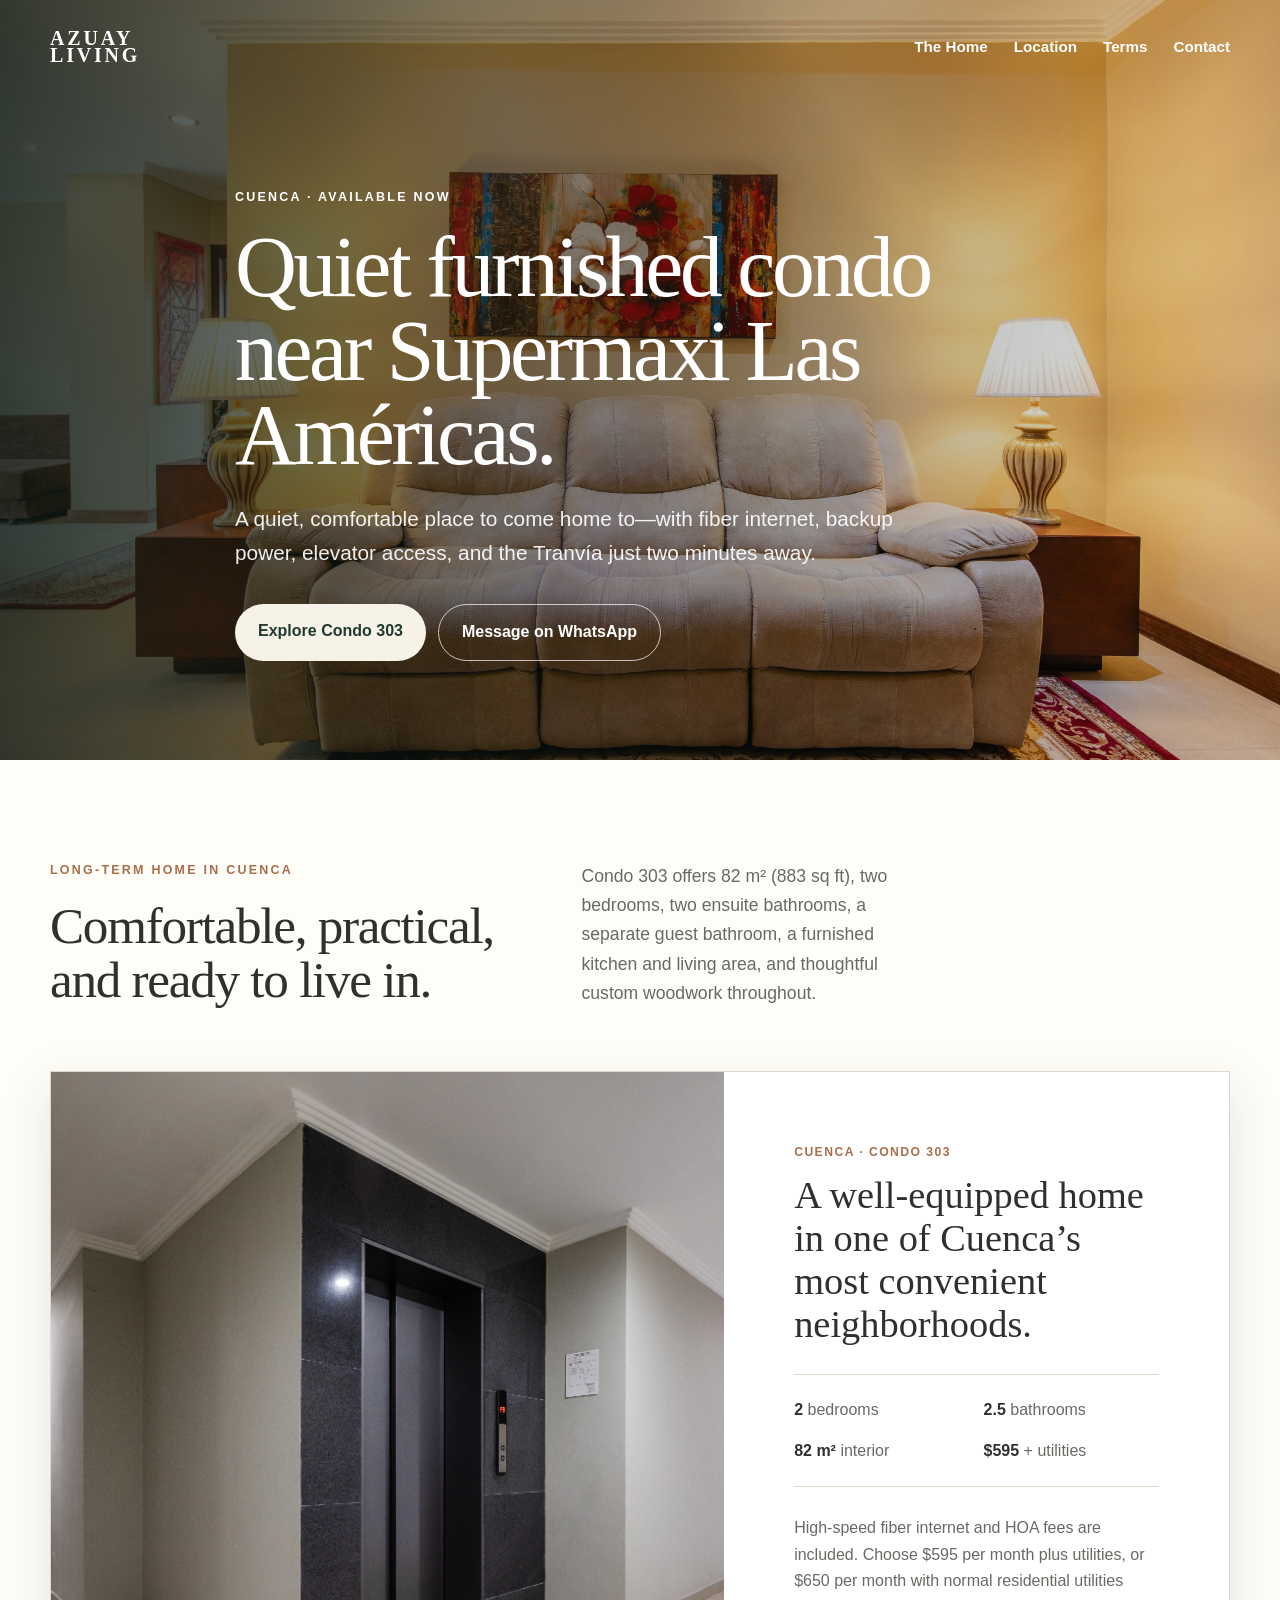
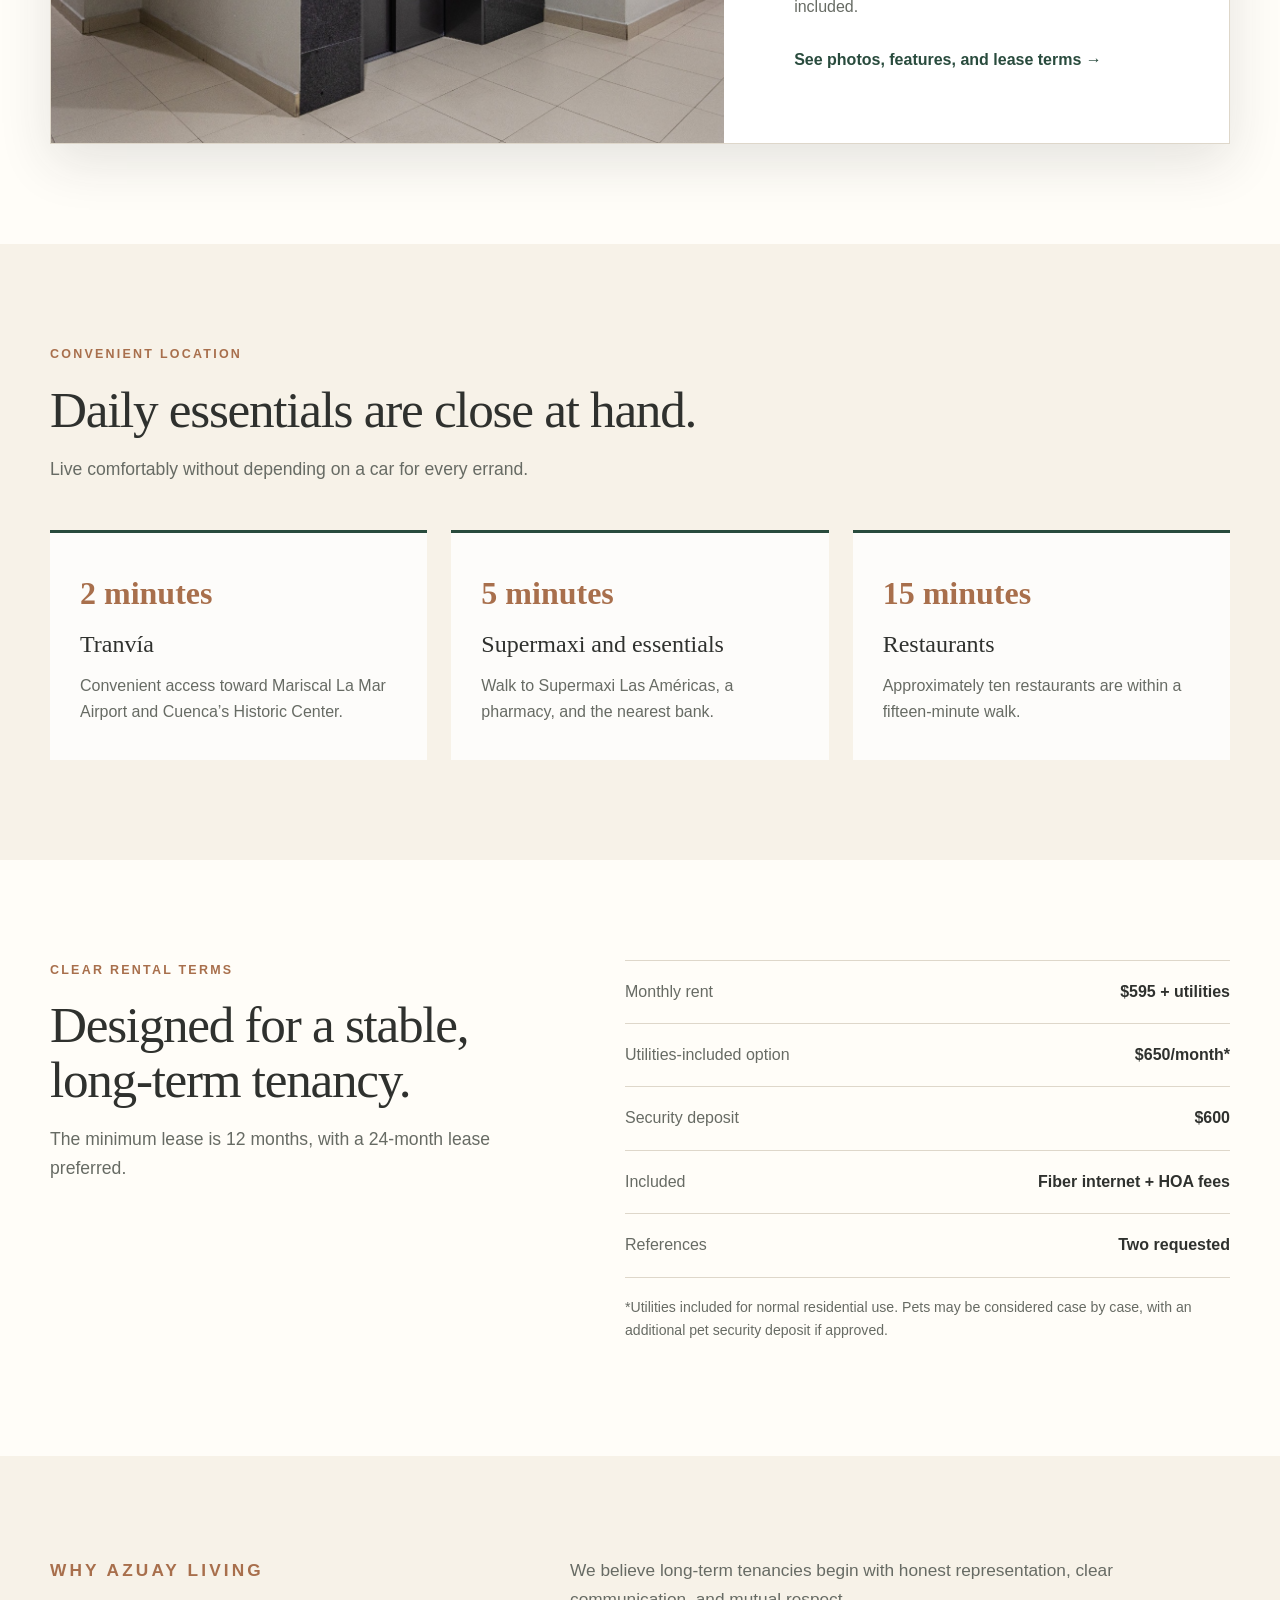
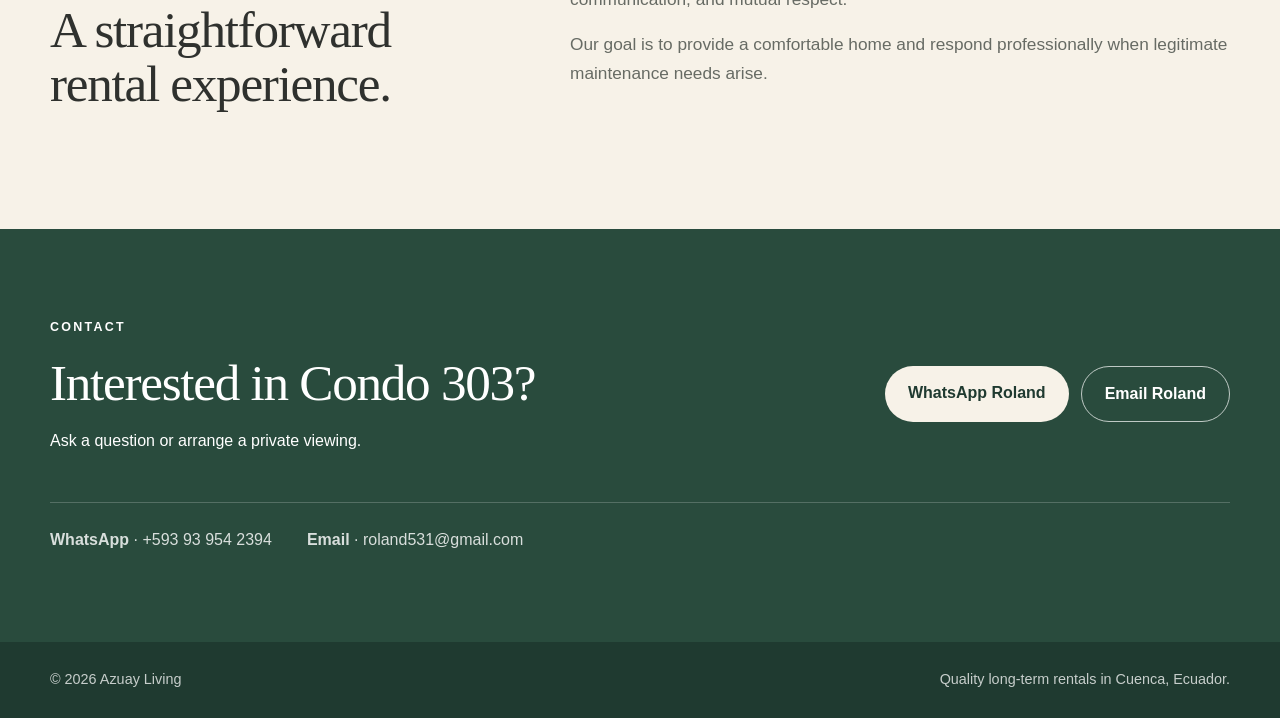
==== commit 7fd347c8: "Add files via upload" ====
--- a/index.html
+++ b/index.html
@@ -1,17 +1,104 @@
-<!doctype html><html lang="en"><head><meta charset="utf-8"><meta name="viewport" content="width=device-width,initial-scale=1"><meta name="description" content="Furnished two-bedroom condo near Supermaxi Las Américas in Cuenca."><title>Condo 303 | Azuay Living</title><link rel="stylesheet" href="style.css"></head><body>
-<header class="header solid"><a class="brand" href="index.html">AZUAY <span>LIVING</span></a><nav><a href="#gallery">Gallery</a><a href="#location">Location</a><a href="#terms">Terms</a><a href="#contact">Contact</a></nav></header>
-<main>
-<section class="property-hero"><div class="property-photo">Professional hero photograph coming shortly</div><div class="property-title"><p class="kicker">Cuenca · Available now</p><h1>Quiet furnished condo near Supermaxi Las Américas</h1><p>A quiet, comfortable place to come home to after enjoying everything Cuenca has to offer.</p><a class="btn" href="#contact">Ask about this home</a></div></section>
-<section class="quick"><div><b>$595</b><span>per month</span></div><div><b>82 m²</b><span>883 sq ft</span></div><div><b>2</b><span>bedrooms</span></div><div><b>2½</b><span>bathrooms</span></div><div><b>Fiber</b><span>internet</span></div><div><b>Elevator</b><span>3rd floor</span></div></section>
-<section class="section"><div class="wrap prose"><p class="kicker dark">Welcome home</p><h2>Convenience without sacrificing comfort.</h2><p>Condo 303 was furnished as a comfortable home for everyday living rather than as a short-term vacation rental. It works well as a first base from which to explore Cuenca, plan your next step, and settle into the city. Its convenience may also make it the place you choose to stay longer.</p><p>Most daily needs are close at hand. Supermaxi, pharmacies, banks, restaurants, Todo Hogar, and the Tranvía are within easy walking distance. The Tomebamba River path is also nearby for walking, running, or cycling.</p><p>Although centrally located, the condo sits well above street level, giving it a noticeably quieter feel than many homes in similarly convenient locations.</p></div></section>
-<section class="feature-band"><div class="wrap split"><div><p class="kicker">A rare advantage</p><h2>Reliable power during grid outages.</h2></div><div><p>The building's backup generator serves the condominium's outlets, not merely elevators and common areas. For remote work, reliable internet, refrigeration, and normal day-to-day living, this is a major practical advantage.</p></div></div></section>
-<section id="gallery" class="section warm"><div class="wrap"><p class="kicker dark">Photo gallery</p><h2>Professional gallery coming shortly</h2><div class="gallery"><div>Living room</div><div>Kitchen</div><div>Dining</div><div>Primary bedroom</div><div>Office / second bedroom</div><div>Mountain view</div></div><p class="note">These placeholders will be replaced as soon as the photographer's download is available.</p></div></section>
-<section class="section"><div class="wrap"><p class="kicker dark">Floor plan</p><h2>Two ensuite bedrooms and an open living area.</h2><div class="imageframe"><img src="assets/condo303-plan-source.jpg" alt="Architectural source plan showing the highlighted Condo 303 footprint"></div><p class="note">This is the architect's source drawing. A simplified presentation floor plan will replace it in the next revision.</p></div></section>
-<section id="location" class="section warm"><div class="wrap"><p class="kicker dark">Why the location works</p><h2>Daily life without depending on a car.</h2><div class="walkgrid"><div><b>About 2 minutes</b><span>Supermaxi, pharmacy, bank, restaurants and the Tranvía stop arriving from the airport</span></div><div><b>About 5–6 minutes</b><span>Tranvía stop traveling toward the airport</span></div><div><b>Just steps away</b><span>Access to the Tomebamba River path for walking, running and cycling</span></div></div><div class="mapgrid"><figure><img src="assets/neighborhood-map.jpg" alt="Neighborhood map around Condo 303"><figcaption>Neighborhood context: shopping, the river path and nearby transit.</figcaption></figure><figure><img src="assets/city-map.jpg" alt="Map showing the condo area in greater Cuenca"><figcaption>Broader Cuenca context, including downtown and the airport.</figcaption></figure></div></div></section>
-<section class="section"><div class="wrap"><p class="kicker dark">Tranvía and airport access</p><h2>Direct public transit connection.</h2><div class="mapgrid"><figure><img src="assets/tranvia-from-airport.jpg" alt="Tranvía route from Cuenca airport toward the condo"><figcaption>From the airport: get off approximately two minutes from the condo.</figcaption></figure><figure><img src="assets/tranvia-to-airport.jpg" alt="Tranvía route from the condo toward Cuenca airport"><figcaption>To the airport: the appropriate station is approximately a five- to six-minute walk away.</figcaption></figure></div></div></section>
-<section class="section warm"><div class="wrap"><p class="kicker dark">Property details</p><div class="detailgrid"><article><h3>Kitchen &amp; living</h3><ul><li>Double sink and granite countertops</li><li>Breakfast bar for two and dining table for six</li><li>Refrigerator, gas cooktop, rotisserie oven and microwave</li><li>Blender, rice cooker, toaster oven and coffee maker</li></ul></article><article><h3>Bedrooms &amp; finishes</h3><ul><li>Two ensuite bedrooms</li><li>Second bedroom configured as an office with sofa bed</li><li>Built-in closets</li><li>Southern mountain views toward Turi</li><li>Ceramic tile flooring</li></ul></article><article><h3>Building &amp; utilities</h3><ul><li>Secure fob entry and concierge</li><li>Elevator access</li><li>Washer and dryer</li><li>Reliable hot water and good water pressure</li><li>High-speed fiber internet</li><li>Optional underground parking</li></ul></article></div></div></section>
-<section id="terms" class="section"><div class="wrap"><p class="kicker dark">Rental terms</p><div class="terms"><div><span>Rent</span><b>$595/month</b></div><div><span>Lease</span><b>1–2 years preferred</b></div><div><span>HOA</span><b>Included</b></div><div><span>Utilities</span><b>Paid by tenant</b></div><div><span>Parking</span><b>Optional, extra cost</b></div><div><span>Pets</span><b>Considered case by case</b></div></div><p>Shorter-term leases may be available at adjusted rates.</p></div></section>
-<section class="feature-band"><div class="wrap"><p class="kicker">What to expect</p><h2>Honest information. Responsive communication. Fair treatment.</h2><p>We maintain the property responsibly and respond to legitimate maintenance needs. In return, we ask tenants to care for the home, handle ordinary routine tasks, and communicate respectfully and promptly.</p></div></section>
-<section id="contact" class="contact"><div class="wrap split"><div><p class="kicker">Interested?</p><h2>Ask about Condo 303</h2><p>Contact us to ask questions or arrange a viewing.</p></div><div class="contactbox"><p><b>Erika</b><br>English / Español<br><a href="https://wa.me/593999019832">WhatsApp 099-901-9832</a></p><p><b>Roland</b><br>English<br><a href="tel:+593939542394">Call 093-954-2394</a></p></div></div></section>
-</main><footer>© 2026 Azuay Living · <a href="index.html">Home</a></footer>
-</body></html>
+<!DOCTYPE html>
+<html lang="en">
+<head>
+  <meta charset="UTF-8" />
+  <meta name="viewport" content="width=device-width, initial-scale=1.0" />
+  <meta name="description" content="Quiet furnished two-bedroom condo in Cuenca, Ecuador, near Supermaxi Las Américas and the Tranvía. Long-term rental with fiber internet included." />
+  <title>Quiet Furnished Condo in Cuenca | Azuay Living</title>
+  <link rel="stylesheet" href="style.css" />
+</head>
+<body>
+  <header class="site-header">
+    <div class="container nav-wrap">
+      <a class="brand" href="#top" aria-label="Azuay Living home"><span>AZUAY</span><span>LIVING</span></a>
+      <button class="menu-button" aria-expanded="false" aria-controls="main-nav">Menu</button>
+      <nav id="main-nav" class="main-nav" aria-label="Primary navigation">
+        <a href="#home">The Home</a><a href="#location">Location</a><a href="#terms">Terms</a><a href="#contact">Contact</a>
+      </nav>
+    </div>
+  </header>
+
+  <main id="top">
+    <section class="hero hero-photo">
+      <div class="hero-overlay"></div>
+      <div class="container hero-content">
+        <p class="eyebrow">Cuenca · Available now</p>
+        <h1>Quiet furnished condo near Supermaxi Las Américas.</h1>
+        <p class="hero-copy">A quiet, comfortable place to come home to—with fiber internet, backup power, elevator access, and the Tranvía just two minutes away.</p>
+        <div class="hero-actions">
+          <a class="button button-primary" href="condo-303.html">Explore Condo 303</a>
+          <a class="button button-outline-light" href="https://wa.me/593939542394" target="_blank" rel="noopener">Message on WhatsApp</a>
+        </div>
+      </div>
+    </section>
+
+    <section id="home" class="section">
+      <div class="container">
+        <div class="section-heading split-heading">
+          <div><p class="eyebrow dark">Long-term home in Cuenca</p><h2>Comfortable, practical, and ready to live in.</h2></div>
+          <p>Condo 303 offers 82 m² (883 sq ft), two bedrooms, two ensuite bathrooms, a separate guest bathroom, a furnished kitchen and living area, and thoughtful custom woodwork throughout.</p>
+        </div>
+
+        <article class="property-card">
+          <a class="property-image" href="condo-303.html" aria-label="View Condo 303 details">
+            <img src="images/living-dining.jpg" alt="Warm furnished living and dining area in Condo 303" />
+          </a>
+          <div class="property-content">
+            <p class="location">Cuenca · Condo 303</p>
+            <h3>A well-equipped home in one of Cuenca’s most convenient neighborhoods.</h3>
+            <div class="facts" aria-label="Property facts">
+              <span><strong>2</strong> bedrooms</span><span><strong>2.5</strong> bathrooms</span><span><strong>82 m²</strong> interior</span><span><strong>$595</strong> + utilities</span>
+            </div>
+            <p>High-speed fiber internet and HOA fees are included. Choose $595 per month plus utilities, or $650 per month with normal residential utilities included.</p>
+            <a class="text-link" href="condo-303.html">See photos, features, and lease terms →</a>
+          </div>
+        </article>
+      </div>
+    </section>
+
+    <section id="location" class="section section-warm">
+      <div class="container">
+        <div class="section-heading narrow"><p class="eyebrow dark">Convenient location</p><h2>Daily essentials are close at hand.</h2><p>Live comfortably without depending on a car for every errand.</p></div>
+        <div class="feature-grid">
+          <article><strong>2 minutes</strong><h3>Tranvía</h3><p>Convenient access toward Mariscal La Mar Airport and Cuenca’s Historic Center.</p></article>
+          <article><strong>5 minutes</strong><h3>Supermaxi and essentials</h3><p>Walk to Supermaxi Las Américas, a pharmacy, and the nearest bank.</p></article>
+          <article><strong>15 minutes</strong><h3>Restaurants</h3><p>Approximately ten restaurants are within a fifteen-minute walk.</p></article>
+        </div>
+      </div>
+    </section>
+
+    <section id="terms" class="section">
+      <div class="container terms-grid">
+        <div><p class="eyebrow dark">Clear rental terms</p><h2>Designed for a stable, long-term tenancy.</h2><p class="lead">The minimum lease is 12 months, with a 24-month lease preferred.</p></div>
+        <div class="terms-list">
+          <div><span>Monthly rent</span><strong>$595 + utilities</strong></div>
+          <div><span>Utilities-included option</span><strong>$650/month*</strong></div>
+          <div><span>Security deposit</span><strong>$600</strong></div>
+          <div><span>Included</span><strong>Fiber internet + HOA fees</strong></div>
+          <div><span>References</span><strong>Two requested</strong></div>
+          <p class="fine-print">*Utilities included for normal residential use. Pets may be considered case by case, with an additional pet security deposit if approved.</p>
+        </div>
+      </div>
+    </section>
+
+    <section class="section story-section section-warm">
+      <div class="container story-grid"><div><p class="eyebrow dark">Why Azuay Living</p><h2>A straightforward rental experience.</h2></div><div><p>We believe long-term tenancies begin with honest representation, clear communication, and mutual respect.</p><p>Our goal is to provide a comfortable home and respond professionally when legitimate maintenance needs arise.</p></div></div>
+    </section>
+
+    <section id="contact" class="contact-section">
+      <div class="container contact-grid">
+        <div><p class="eyebrow">Contact</p><h2>Interested in Condo 303?</h2><p>Ask a question or arrange a private viewing.</p></div>
+        <div class="contact-actions"><a class="button button-light" href="https://wa.me/593939542394" target="_blank" rel="noopener">WhatsApp Roland</a><a class="button button-outline-light" href="mailto:roland531@gmail.com">Email Roland</a></div>
+        <div class="contact-details"><p><strong>WhatsApp</strong> · +593 93 954 2394</p><p><strong>Email</strong> · roland531@gmail.com</p></div>
+      </div>
+    </section>
+  </main>
+
+  <footer class="site-footer"><div class="container footer-wrap"><p>© <span id="year"></span> Azuay Living</p><p>Quality long-term rentals in Cuenca, Ecuador.</p></div></footer>
+  <script>
+    const menuButton=document.querySelector('.menu-button'); const nav=document.querySelector('.main-nav');
+    menuButton.addEventListener('click',()=>{const open=menuButton.getAttribute('aria-expanded')==='true';menuButton.setAttribute('aria-expanded',String(!open));nav.classList.toggle('open');});
+    document.getElementById('year').textContent=new Date().getFullYear();
+  </script>
+</body>
+</html>
--- a/style.css
+++ b/style.css
@@ -1 +1,5 @@
-:root{--ivory:#f6f0e5;--white:#fffdf8;--ink:#2d312d;--muted:#676b65;--green:#284b3d;--green2:#1f392f;--copper:#a66d49;--line:#ddd5c7;--max:1180px}*{box-sizing:border-box}html{scroll-behavior:smooth}body{margin:0;background:var(--white);color:var(--ink);font-family:Arial,"Segoe UI",sans-serif;line-height:1.65}h1,h2,h3,.brand{font-family:Georgia,"Times New Roman",serif}h1,h2,h3,p{margin-top:0}a{color:inherit}.header{position:absolute;z-index:10;top:0;left:0;width:100%;padding:24px max(24px,calc((100% - var(--max))/2));display:flex;justify-content:space-between;align-items:center;color:#fff}.header.solid{position:relative;background:var(--green2)}.brand{font-weight:700;letter-spacing:.12em;text-decoration:none;font-size:1.2rem}.brand span{display:block;line-height:.8}.header nav{display:flex;gap:24px}.header nav a{text-decoration:none;font-weight:700;font-size:.92rem}.hero{min-height:720px;display:grid;grid-template-columns:1.1fr .9fr;background:var(--green2);color:#fff}.hero-art{min-height:720px;background:linear-gradient(135deg,rgba(40,75,61,.35),rgba(31,57,47,.72)),linear-gradient(45deg,#81725f,#405548);display:grid;place-items:center}.hero-note,.photo-placeholder,.property-photo{border:1px solid rgba(255,255,255,.55);padding:18px;text-align:center;color:#fff;background:rgba(0,0,0,.16)}.hero-copy{padding:150px 8vw 90px 6vw;align-self:center}.kicker{text-transform:uppercase;letter-spacing:.18em;font-size:.75rem;font-weight:800}.kicker.dark{color:var(--copper)}h1{font-size:clamp(3.2rem,6vw,6rem);line-height:.98;font-weight:500;letter-spacing:-.04em;margin-bottom:28px}h2{font-size:clamp(2.2rem,4vw,4rem);line-height:1.08;font-weight:500;letter-spacing:-.025em;margin-bottom:24px}h3{font-size:1.5rem;font-weight:500}.btn{display:inline-block;margin-top:12px;padding:14px 23px;border-radius:999px;background:var(--ivory);color:var(--green2);text-decoration:none;font-weight:800}.wrap{width:min(calc(100% - 40px),var(--max));margin:auto}.section{padding:95px 0}.warm{background:var(--ivory)}.split{display:grid;grid-template-columns:1fr 1fr;gap:65px;align-items:center}.facts{display:flex;flex-wrap:wrap;gap:18px;margin:26px 0}.facts span{padding-right:18px;border-right:1px solid var(--line)}.facts b{font-size:1.3rem}.photo-placeholder{min-height:360px;background:linear-gradient(135deg,#8a7863,#405849);display:grid;place-items:center}.textlink{color:var(--green);font-weight:800;text-decoration:none}.cards,.detailgrid{display:grid;grid-template-columns:repeat(3,1fr);gap:24px}.cards article,.detailgrid article{background:rgba(255,255,255,.72);padding:30px;border-top:3px solid var(--green)}.contact,.feature-band{background:var(--green);color:#fff;padding:80px 0}.contactbox{display:flex;gap:42px;justify-content:flex-end}.contact a{font-weight:800}.contactbox p{margin:0}.property-hero{background:var(--green2);color:#fff}.property-photo{min-height:500px;background:linear-gradient(135deg,#88755f,#405849);display:grid;place-items:center}.property-title{width:min(calc(100% - 40px),var(--max));margin:auto;padding:58px 0 70px}.property-title h1{max-width:930px;font-size:clamp(3rem,6vw,5.8rem)}.quick{display:grid;grid-template-columns:repeat(6,1fr);border-bottom:1px solid var(--line)}.quick div{text-align:center;padding:24px 10px;border-right:1px solid var(--line)}.quick b,.quick span{display:block}.quick b{font-family:Georgia,serif;font-size:1.25rem}.quick span{font-size:.85rem;color:var(--muted)}.prose{max-width:820px}.prose p{font-size:1.1rem;color:var(--muted)}.gallery{display:grid;grid-template-columns:2fr 1fr 1fr;grid-auto-rows:220px;gap:12px}.gallery div{display:grid;place-items:center;background:linear-gradient(135deg,#9a8870,#4e6556);color:#fff}.gallery div:first-child{grid-row:span 2}.note,figcaption{color:var(--muted);font-size:.88rem}.imageframe{background:#fff;border:1px solid var(--line);padding:14px}.imageframe img,.mapgrid img{width:100%;height:auto;display:block}.walkgrid{display:grid;grid-template-columns:repeat(3,1fr);gap:16px;margin:32px 0}.walkgrid div{background:#fff;padding:24px;border-top:3px solid var(--green)}.walkgrid b,.walkgrid span{display:block}.walkgrid span{color:var(--muted);margin-top:8px}.mapgrid{display:grid;grid-template-columns:1fr 1fr;gap:24px}.mapgrid figure{margin:0;background:#fff;border:1px solid var(--line);padding:10px}.mapgrid figcaption{padding:10px 4px 2px}.detailgrid ul{padding-left:18px;color:var(--muted)}.terms{display:grid;grid-template-columns:repeat(3,1fr);border:1px solid var(--line);margin-bottom:24px}.terms div{padding:24px;border-right:1px solid var(--line);border-bottom:1px solid var(--line)}.terms span,.terms b{display:block}.terms span{color:var(--muted);font-size:.85rem}.terms b{font-size:1.05rem}footer{padding:25px;text-align:center;background:var(--green2);color:rgba(255,255,255,.75)}footer a{color:#fff}@media(max-width:850px){.header nav{display:none}.hero,.split,.mapgrid{grid-template-columns:1fr}.hero-art{min-height:430px}.hero-copy{padding:70px 24px}.quick{grid-template-columns:repeat(3,1fr)}.cards,.detailgrid,.walkgrid{grid-template-columns:1fr}.gallery{grid-template-columns:1fr 1fr}.gallery div:first-child{grid-row:auto;grid-column:span 2}.terms{grid-template-columns:1fr 1fr}.contactbox{justify-content:flex-start}}@media(max-width:520px){.section{padding:70px 0}.quick{grid-template-columns:repeat(2,1fr)}.gallery{grid-template-columns:1fr}.gallery div:first-child{grid-column:auto}.terms{grid-template-columns:1fr}.contactbox{display:block}.contactbox p{margin-bottom:20px}}
+:root{--ivory:#f7f2e8;--warm-white:#fffdf8;--charcoal:#2f312e;--muted:#676b64;--forest:#294b3d;--forest-dark:#1f3a30;--copper:#a86f4c;--line:#ded7ca;--max-width:1180px;--shadow:0 18px 50px rgba(38,44,39,.12)}
+*{box-sizing:border-box}html{scroll-behavior:smooth}body{margin:0;background:var(--warm-white);color:var(--charcoal);font-family:"Segoe UI",Arial,sans-serif;line-height:1.65}h1,h2,h3,.brand{font-family:Georgia,"Times New Roman",serif}h1,h2,h3,p{margin-top:0}a{color:inherit}.container{width:min(calc(100% - 40px),var(--max-width));margin:0 auto}.site-header{position:absolute;z-index:20;top:0;left:0;width:100%;color:white}.site-header.solid{position:absolute;background:linear-gradient(rgba(23,38,32,.82),transparent)}.nav-wrap{min-height:94px;display:flex;align-items:center;justify-content:space-between;gap:24px}.brand{display:inline-flex;flex-direction:column;text-decoration:none;font-weight:700;line-height:.86;letter-spacing:.14em;font-size:1.25rem}.main-nav{display:flex;gap:26px}.main-nav a{text-decoration:none;font-weight:650;font-size:.95rem}.main-nav a:hover{text-decoration:underline;text-underline-offset:5px}.menu-button{display:none;background:transparent;color:white;border:1px solid rgba(255,255,255,.7);border-radius:999px;padding:8px 14px;font:inherit}.hero{min-height:760px;position:relative;display:grid;align-items:center;color:white;overflow:hidden}.hero-photo{background:url("images/hero-living-room.jpg") center 54%/cover no-repeat}.hero-overlay,.property-hero-overlay{position:absolute;inset:0;background:linear-gradient(90deg,rgba(13,24,19,.82),rgba(13,24,19,.32) 58%,rgba(13,24,19,.12))}.hero-content{position:relative;z-index:2;padding-top:88px;max-width:810px}.eyebrow{margin-bottom:18px;text-transform:uppercase;letter-spacing:.18em;font-size:.78rem;font-weight:750}.eyebrow.dark{color:var(--copper)}.hero h1{max-width:830px;margin-bottom:24px;font-size:clamp(3.1rem,6.7vw,6.1rem);line-height:.98;font-weight:500;letter-spacing:-.04em}.hero-copy{max-width:690px;margin-bottom:34px;font-size:clamp(1.05rem,2vw,1.3rem);color:rgba(255,255,255,.92)}.hero-actions{display:flex;gap:12px;flex-wrap:wrap}.button{display:inline-block;border-radius:999px;padding:14px 23px;text-decoration:none;font-weight:750;transition:transform .2s ease,background .2s ease}.button:hover{transform:translateY(-2px)}.button-primary,.button-light{background:var(--ivory);color:var(--forest-dark)}.button-outline-light{border:1px solid rgba(255,255,255,.7);color:white}.section{padding:100px 0}.section-warm{background:var(--ivory)}.section-heading{max-width:880px;margin-bottom:46px}.section-heading.narrow{max-width:740px}.section-heading h2,.story-section h2,.contact-section h2,.property-intro h2,.terms-grid h2{margin-bottom:18px;font-size:clamp(2.2rem,4vw,4rem);line-height:1.06;font-weight:500;letter-spacing:-.025em}.section-heading>p:last-child,.lead{color:var(--muted);font-size:1.1rem}.split-heading{display:grid;grid-template-columns:1.15fr .85fr;gap:60px;align-items:end}.property-card{display:grid;grid-template-columns:1.2fr .9fr;background:white;border:1px solid var(--line);box-shadow:var(--shadow)}.property-image{min-height:520px;overflow:hidden}.property-image img{width:100%;height:100%;object-fit:cover;display:block;transition:transform .45s ease}.property-image:hover img{transform:scale(1.025)}.property-content{padding:clamp(34px,6vw,70px);align-self:center}.location{color:var(--copper);font-weight:700;text-transform:uppercase;letter-spacing:.12em;font-size:.76rem}.property-content h3{margin-bottom:24px;font-size:clamp(1.9rem,3vw,3.1rem);line-height:1.12;font-weight:500}.property-content>p:not(.location){color:var(--muted)}.facts{display:grid;grid-template-columns:repeat(2,minmax(0,1fr));gap:14px;margin:28px 0;padding:22px 0;border-top:1px solid var(--line);border-bottom:1px solid var(--line);color:var(--muted)}.facts strong{color:var(--charcoal)}.text-link{display:inline-block;margin-top:10px;color:var(--forest);font-weight:800;text-decoration:none}.text-link:hover{text-decoration:underline;text-underline-offset:5px}.feature-grid{display:grid;grid-template-columns:repeat(3,1fr);gap:24px}.feature-grid article,.feature-list-grid article{padding:34px 30px;background:rgba(255,255,255,.78);border-top:3px solid var(--forest)}.feature-grid strong{font-family:Georgia,serif;font-size:2rem;color:var(--copper)}.feature-grid h3,.feature-list-grid h3{margin:.35rem 0 .5rem;font-size:1.5rem;font-weight:500}.feature-grid p,.feature-list-grid p{margin:0;color:var(--muted)}.terms-grid{display:grid;grid-template-columns:.9fr 1.1fr;gap:80px;align-items:start}.terms-list{border-top:1px solid var(--line)}.terms-list>div{display:flex;justify-content:space-between;gap:30px;padding:18px 0;border-bottom:1px solid var(--line)}.terms-list span{color:var(--muted)}.fine-print{font-size:.88rem;color:var(--muted);margin-top:18px}.story-grid{display:grid;grid-template-columns:.8fr 1.2fr;gap:80px;align-items:start}.story-grid p{max-width:680px;color:var(--muted);font-size:1.08rem}.contact-section{padding:88px 0;background:var(--forest);color:white}.contact-grid{display:grid;grid-template-columns:1.1fr .9fr;gap:32px 70px;align-items:center}.contact-actions{display:flex;justify-content:flex-end;flex-wrap:wrap;gap:12px}.contact-details{grid-column:1/-1;display:flex;gap:35px;flex-wrap:wrap;padding-top:24px;border-top:1px solid rgba(255,255,255,.2);color:rgba(255,255,255,.82)}.contact-details p{margin:0}.site-footer{padding:26px 0;background:var(--forest-dark);color:rgba(255,255,255,.75)}.footer-wrap{display:flex;justify-content:space-between;gap:20px;font-size:.9rem}.footer-wrap p{margin:0}
+.property-hero{min-height:760px;position:relative;color:white;display:grid;align-items:end;overflow:hidden}.property-hero>img{position:absolute;inset:0;width:100%;height:100%;object-fit:cover}.property-hero-content{position:relative;z-index:2;padding-bottom:84px;max-width:760px}.property-hero h1{font-size:clamp(3.2rem,6vw,5.8rem);line-height:1;margin-bottom:18px;font-weight:500}.property-hero-content>p:not(.eyebrow){font-size:1.28rem;margin-bottom:28px}.property-intro{padding:90px 0}.property-intro-grid{display:grid;grid-template-columns:.9fr 1.1fr;gap:80px}.mini-facts{display:flex;gap:10px;flex-wrap:wrap;margin-top:28px}.mini-facts span{padding:8px 13px;border:1px solid var(--line);border-radius:999px;background:white;font-size:.9rem}.gallery-section{padding-top:40px}.gallery-grid{display:grid;grid-template-columns:repeat(4,1fr);grid-auto-rows:230px;gap:12px}.gallery-item{border:0;padding:0;background:none;cursor:zoom-in;overflow:hidden}.gallery-item img{width:100%;height:100%;object-fit:cover;display:block;transition:transform .3s ease}.gallery-item:hover img{transform:scale(1.035)}.gallery-wide{grid-column:span 2}.gallery-tall{grid-row:span 2}.feature-list-grid{display:grid;grid-template-columns:repeat(2,1fr);gap:24px}.walking-list{border-top:1px solid var(--line)}.walking-list>div{display:grid;grid-template-columns:110px 1fr;align-items:center;padding:17px 0;border-bottom:1px solid var(--line)}.walking-list strong{font-family:Georgia,serif;font-size:1.8rem;color:var(--copper)}.walking-list p{margin-top:24px;color:var(--muted)}.pricing-grid{display:grid;grid-template-columns:repeat(2,1fr);gap:24px}.price-card{padding:38px;border:1px solid var(--line);background:white}.price-card.featured{border-top:5px solid var(--forest)}.price-label{color:var(--copper);font-size:.78rem;text-transform:uppercase;letter-spacing:.16em;font-weight:750}.price-card h3{font-size:3rem;margin-bottom:4px;font-weight:500}.price-card h3 span{font-family:"Segoe UI",Arial,sans-serif;font-size:1rem;color:var(--muted);font-weight:500}.price-card>p:not(.price-label){color:var(--muted)}.price-card ul{padding-left:19px;margin-bottom:0}.lease-notes{margin-top:35px;padding:28px;border-left:4px solid var(--copper);background:rgba(255,255,255,.65)}.lease-notes p{margin-bottom:10px}.lightbox{width:min(94vw,1200px);max-width:none;border:0;padding:0;background:transparent}.lightbox::backdrop{background:rgba(10,14,12,.9)}.lightbox img{display:block;max-width:100%;max-height:88vh;margin:auto}.lightbox-close{position:fixed;top:18px;right:24px;width:46px;height:46px;border:1px solid rgba(255,255,255,.7);border-radius:50%;background:rgba(0,0,0,.45);color:white;font-size:2rem;cursor:pointer}
+@media(max-width:900px){.menu-button{display:inline-block}.main-nav{position:absolute;top:78px;right:20px;display:none;min-width:210px;padding:18px;background:var(--forest-dark);border:1px solid rgba(255,255,255,.25);flex-direction:column;gap:12px}.main-nav.open{display:flex}.hero,.property-hero{min-height:690px}.property-card,.story-grid,.contact-grid,.split-heading,.terms-grid,.property-intro-grid{grid-template-columns:1fr}.property-image{min-height:390px}.feature-grid{grid-template-columns:1fr}.contact-actions{justify-content:flex-start}.contact-details{grid-column:auto}.gallery-grid{grid-template-columns:repeat(2,1fr)}.feature-list-grid{grid-template-columns:1fr}.terms-grid,.property-intro-grid,.split-heading{gap:38px}}
+@media(max-width:560px){.container{width:min(calc(100% - 28px),var(--max-width))}.section{padding:72px 0}.hero h1,.property-hero h1{font-size:3.2rem}.facts{grid-template-columns:1fr}.footer-wrap{flex-direction:column}.gallery-grid{grid-template-columns:1fr;grid-auto-rows:260px}.gallery-wide,.gallery-tall{grid-column:auto;grid-row:auto}.pricing-grid{grid-template-columns:1fr}.terms-list>div{flex-direction:column;gap:3px}.walking-list>div{grid-template-columns:90px 1fr}}
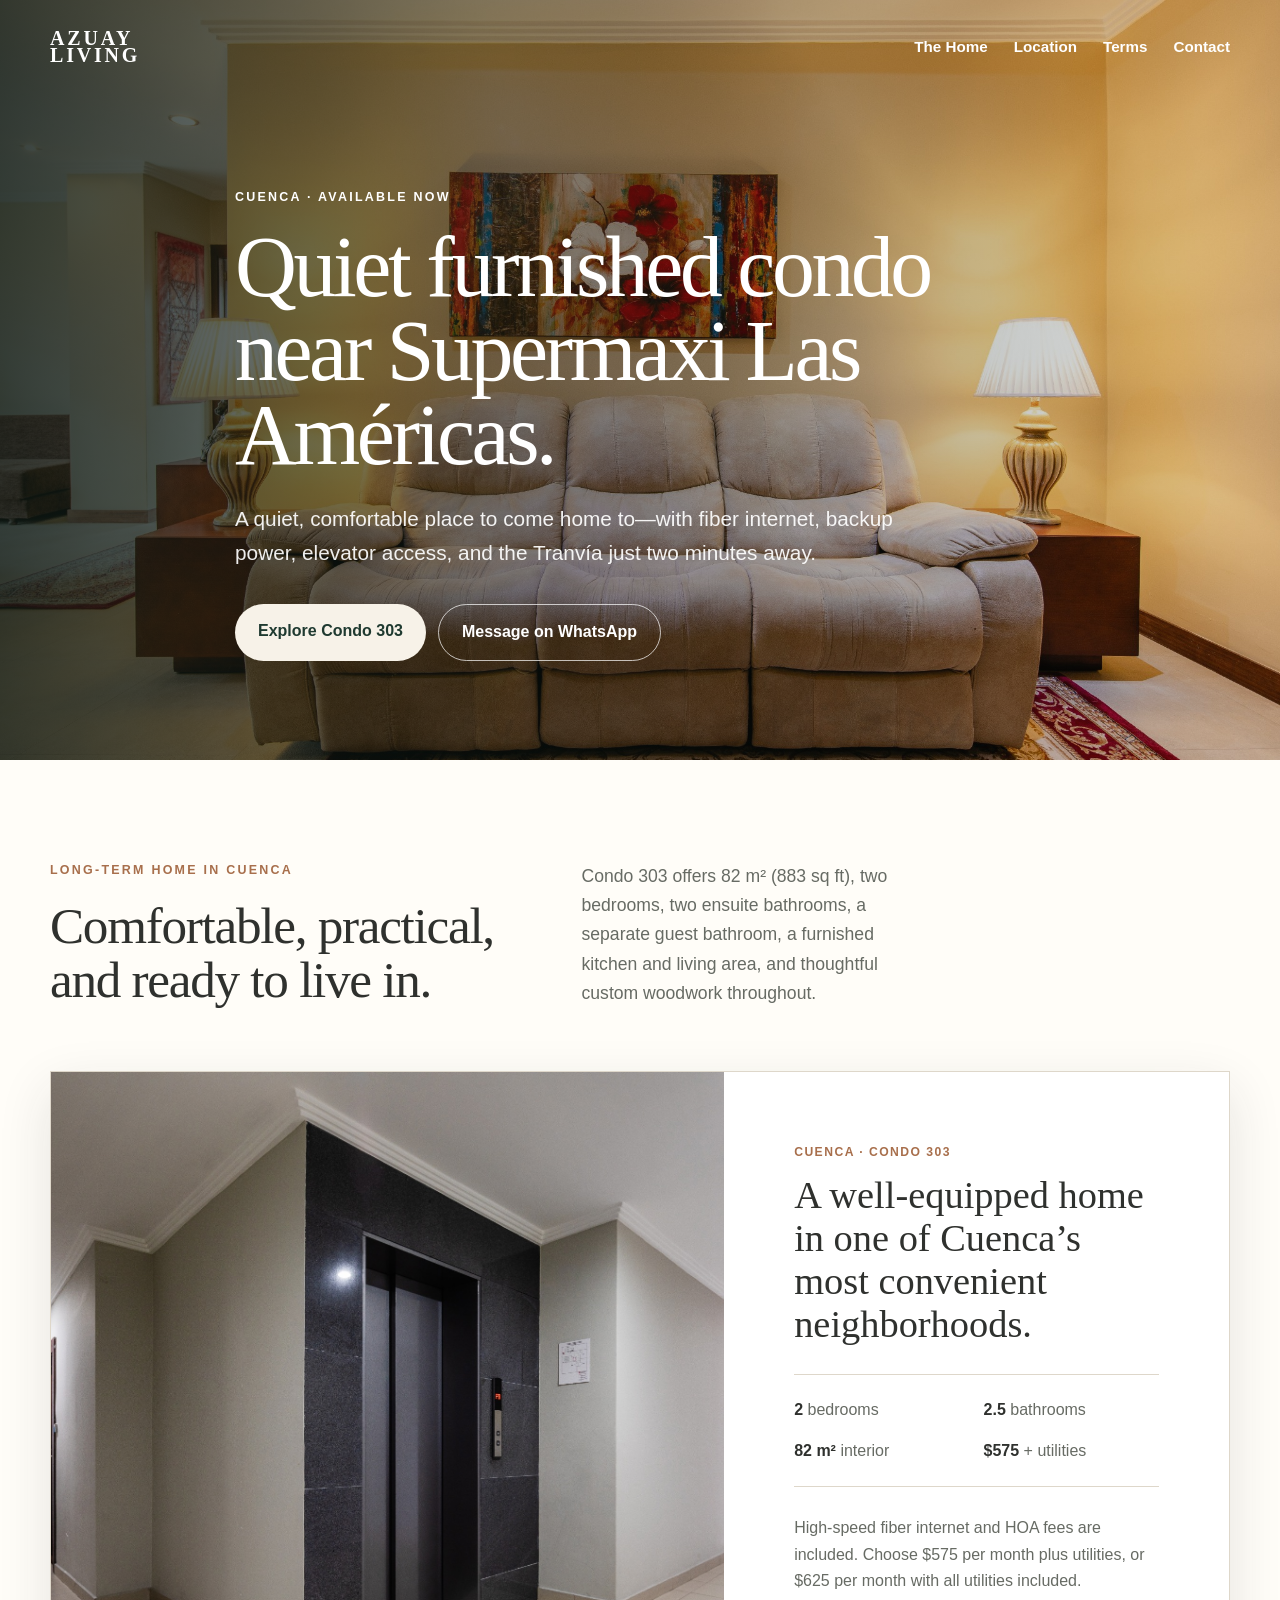
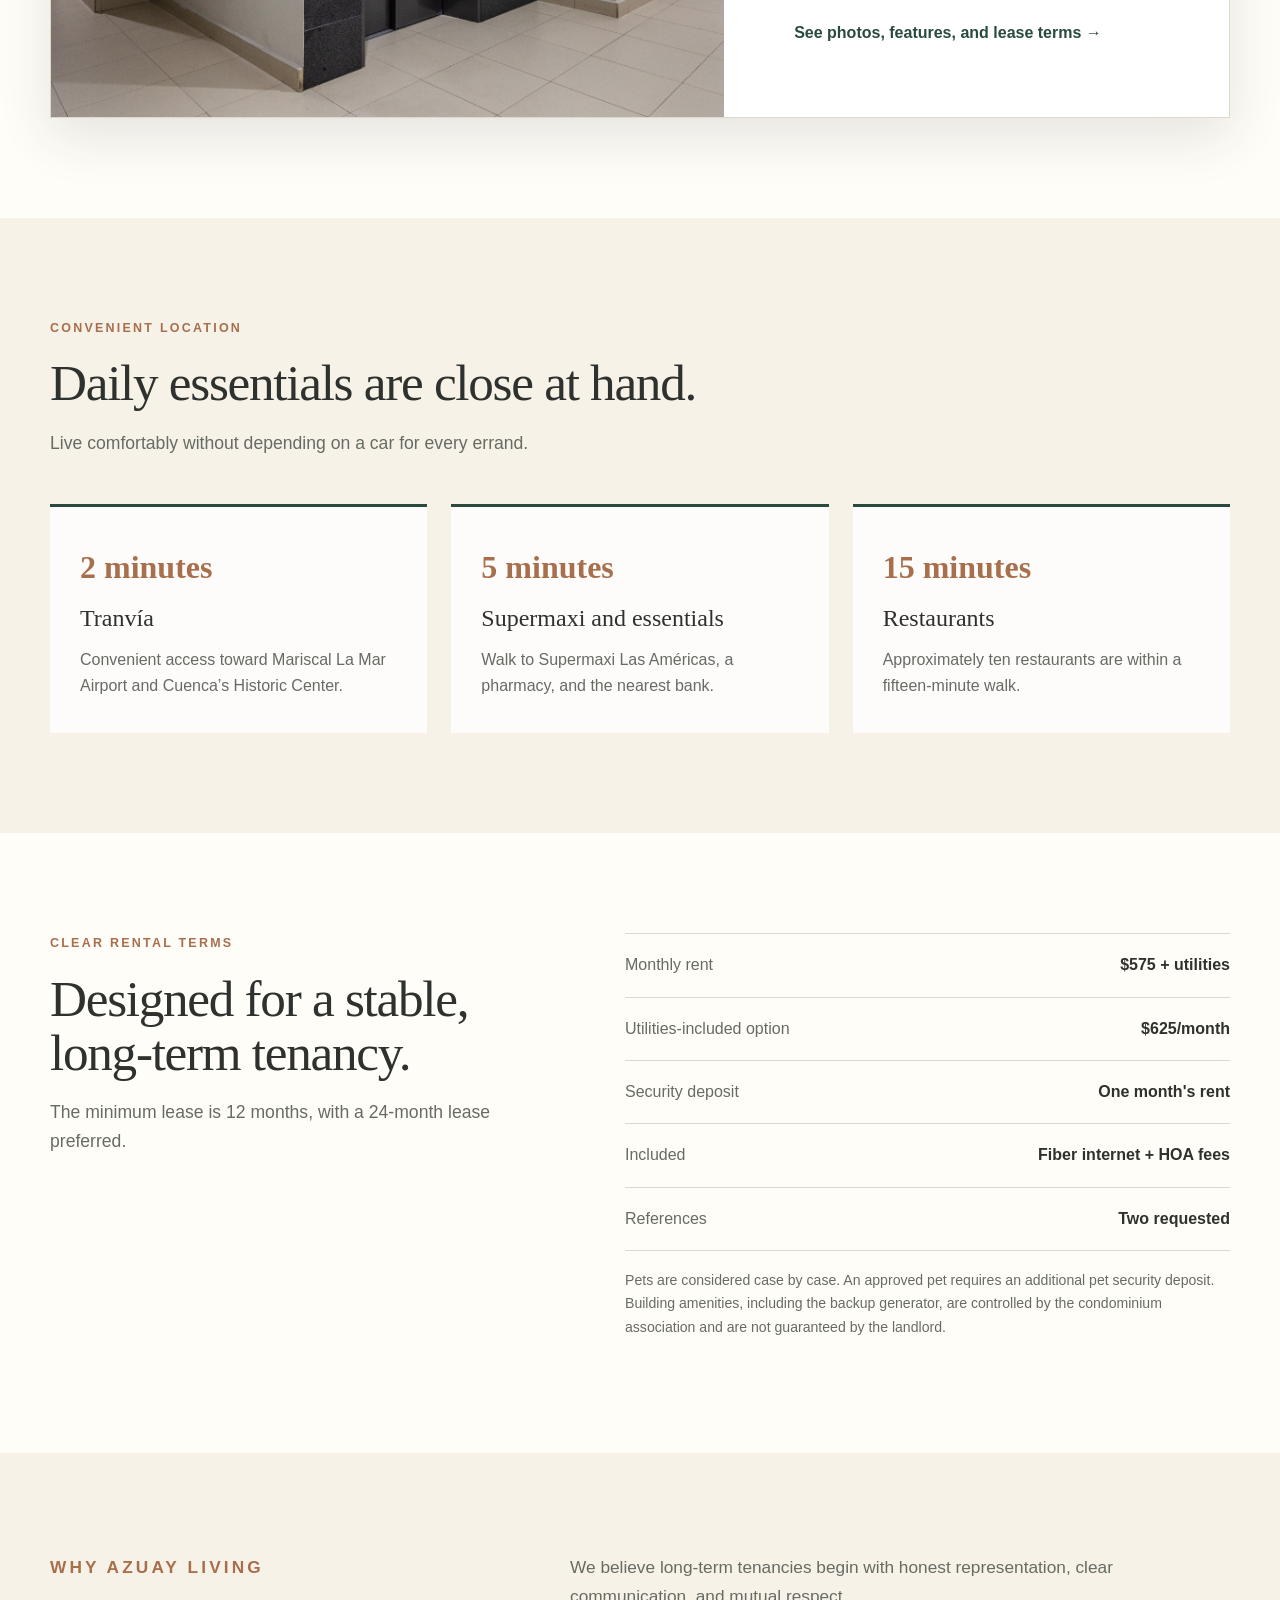
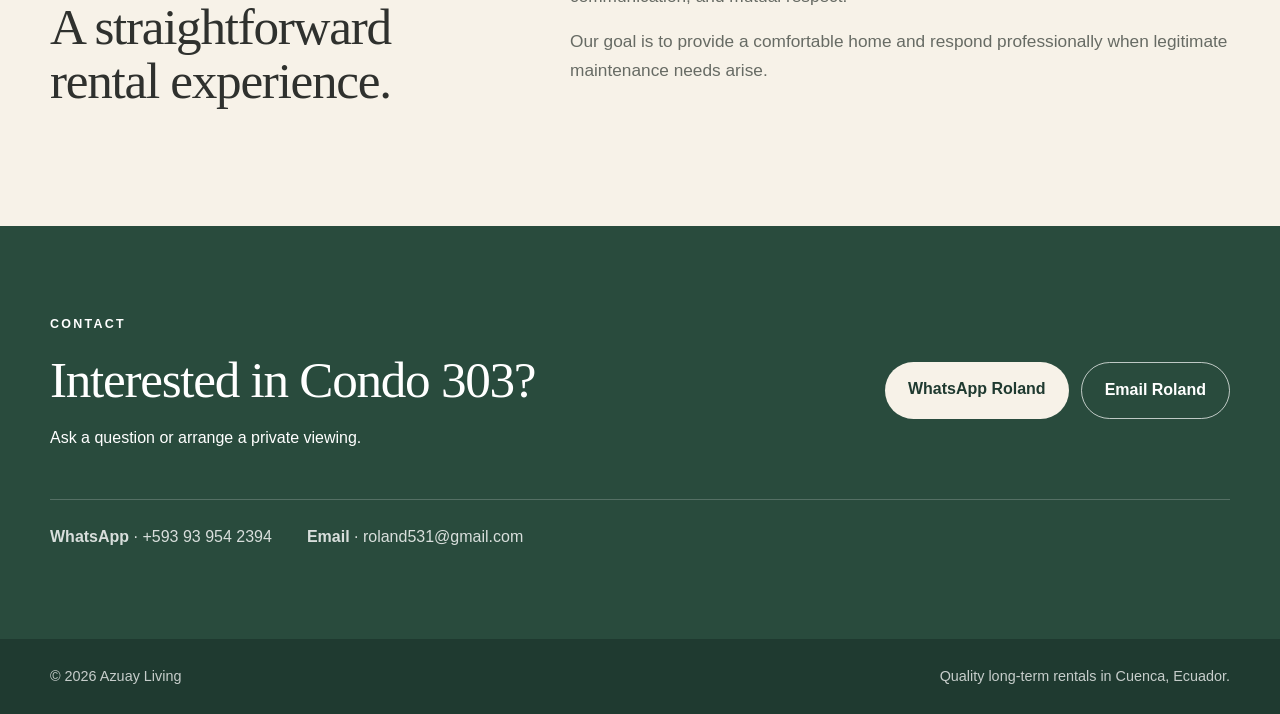
==== commit 807953ed: "Add files via upload" ====
--- a/index.html
+++ b/index.html
@@ -47,9 +47,9 @@
             <p class="location">Cuenca · Condo 303</p>
             <h3>A well-equipped home in one of Cuenca’s most convenient neighborhoods.</h3>
             <div class="facts" aria-label="Property facts">
-              <span><strong>2</strong> bedrooms</span><span><strong>2.5</strong> bathrooms</span><span><strong>82 m²</strong> interior</span><span><strong>$595</strong> + utilities</span>
+              <span><strong>2</strong> bedrooms</span><span><strong>2.5</strong> bathrooms</span><span><strong>82 m²</strong> interior</span><span><strong>$575</strong> + utilities</span>
             </div>
-            <p>High-speed fiber internet and HOA fees are included. Choose $595 per month plus utilities, or $650 per month with normal residential utilities included.</p>
+            <p>High-speed fiber internet and HOA fees are included. Choose $575 per month plus utilities, or $625 per month with all utilities included.</p>
             <a class="text-link" href="condo-303.html">See photos, features, and lease terms →</a>
           </div>
         </article>
@@ -71,12 +71,12 @@
       <div class="container terms-grid">
         <div><p class="eyebrow dark">Clear rental terms</p><h2>Designed for a stable, long-term tenancy.</h2><p class="lead">The minimum lease is 12 months, with a 24-month lease preferred.</p></div>
         <div class="terms-list">
-          <div><span>Monthly rent</span><strong>$595 + utilities</strong></div>
-          <div><span>Utilities-included option</span><strong>$650/month*</strong></div>
-          <div><span>Security deposit</span><strong>$600</strong></div>
+          <div><span>Monthly rent</span><strong>$575 + utilities</strong></div>
+          <div><span>Utilities-included option</span><strong>$625/month</strong></div>
+          <div><span>Security deposit</span><strong>One month's rent</strong></div>
           <div><span>Included</span><strong>Fiber internet + HOA fees</strong></div>
           <div><span>References</span><strong>Two requested</strong></div>
-          <p class="fine-print">*Utilities included for normal residential use. Pets may be considered case by case, with an additional pet security deposit if approved.</p>
+          <p class="fine-print">Pets are considered case by case. An approved pet requires an additional pet security deposit. Building amenities, including the backup generator, are controlled by the condominium association and are not guaranteed by the landlord.</p>
         </div>
       </div>
     </section>
